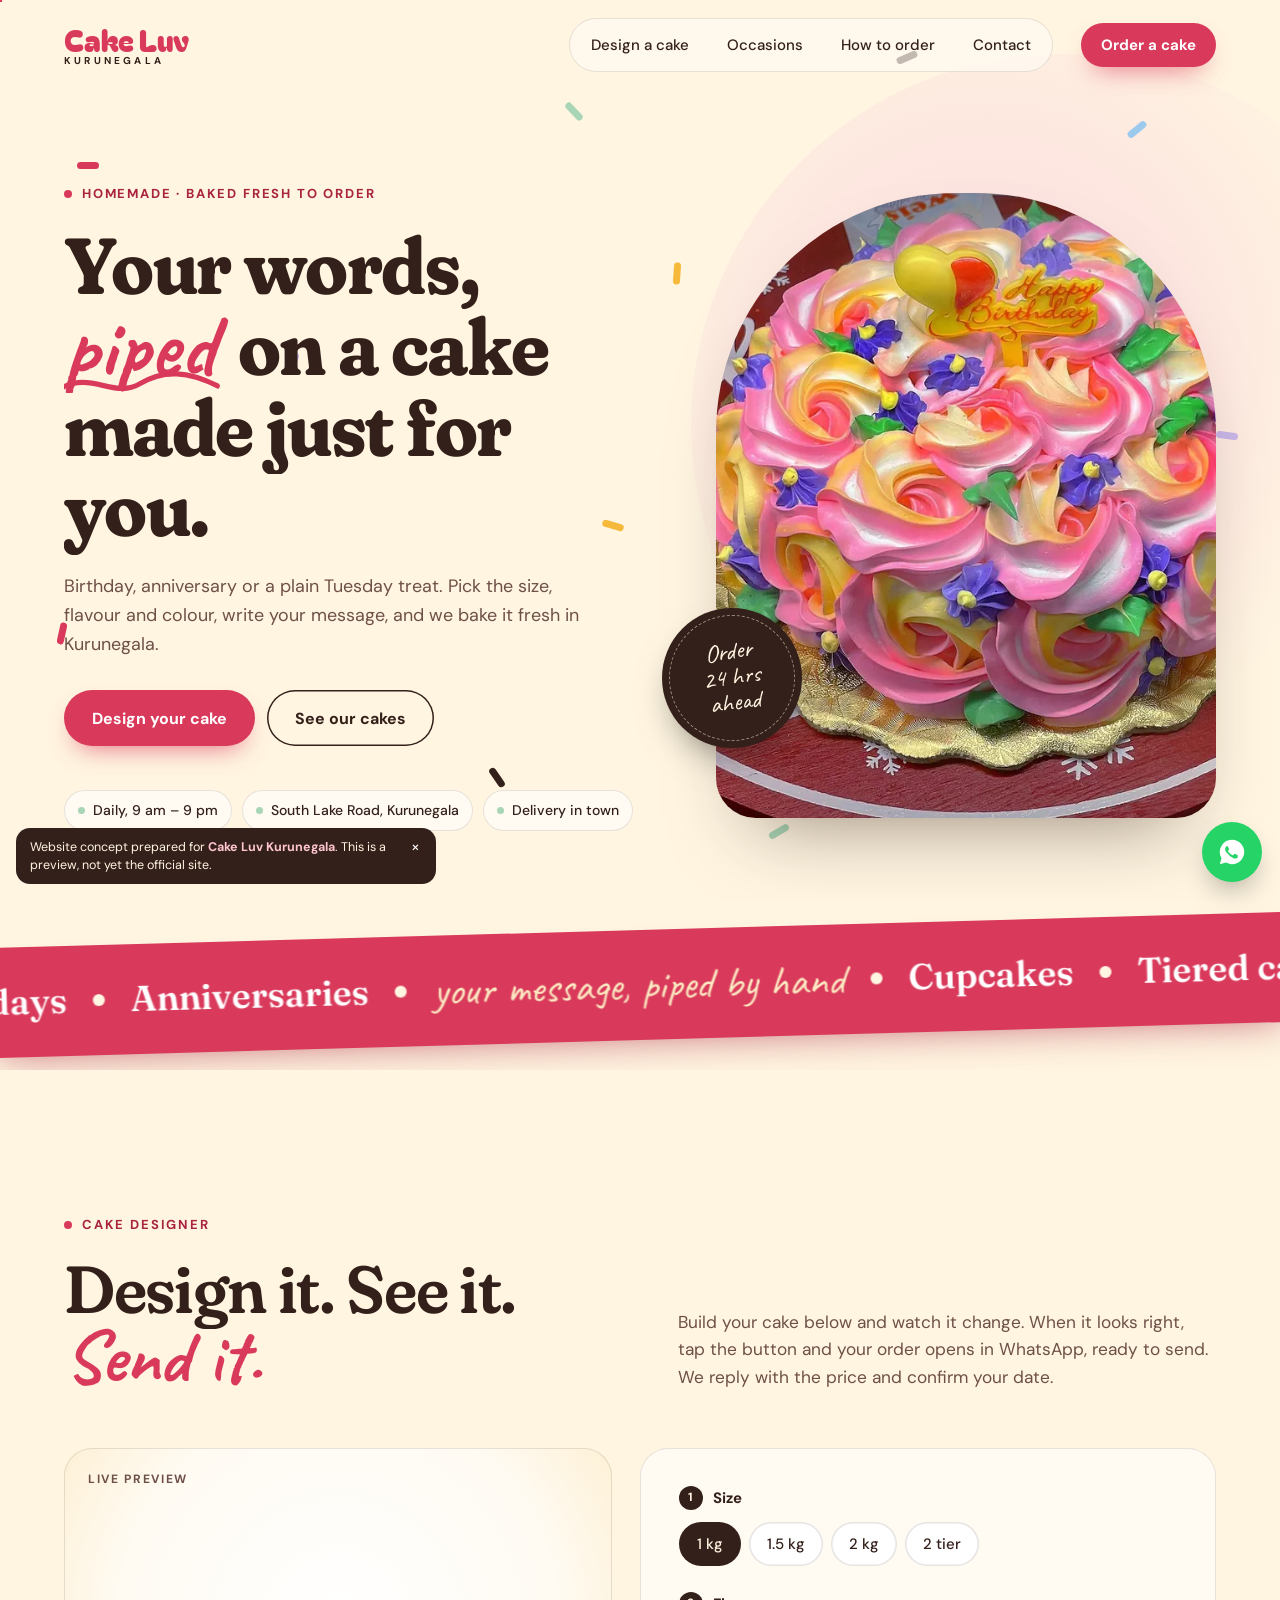
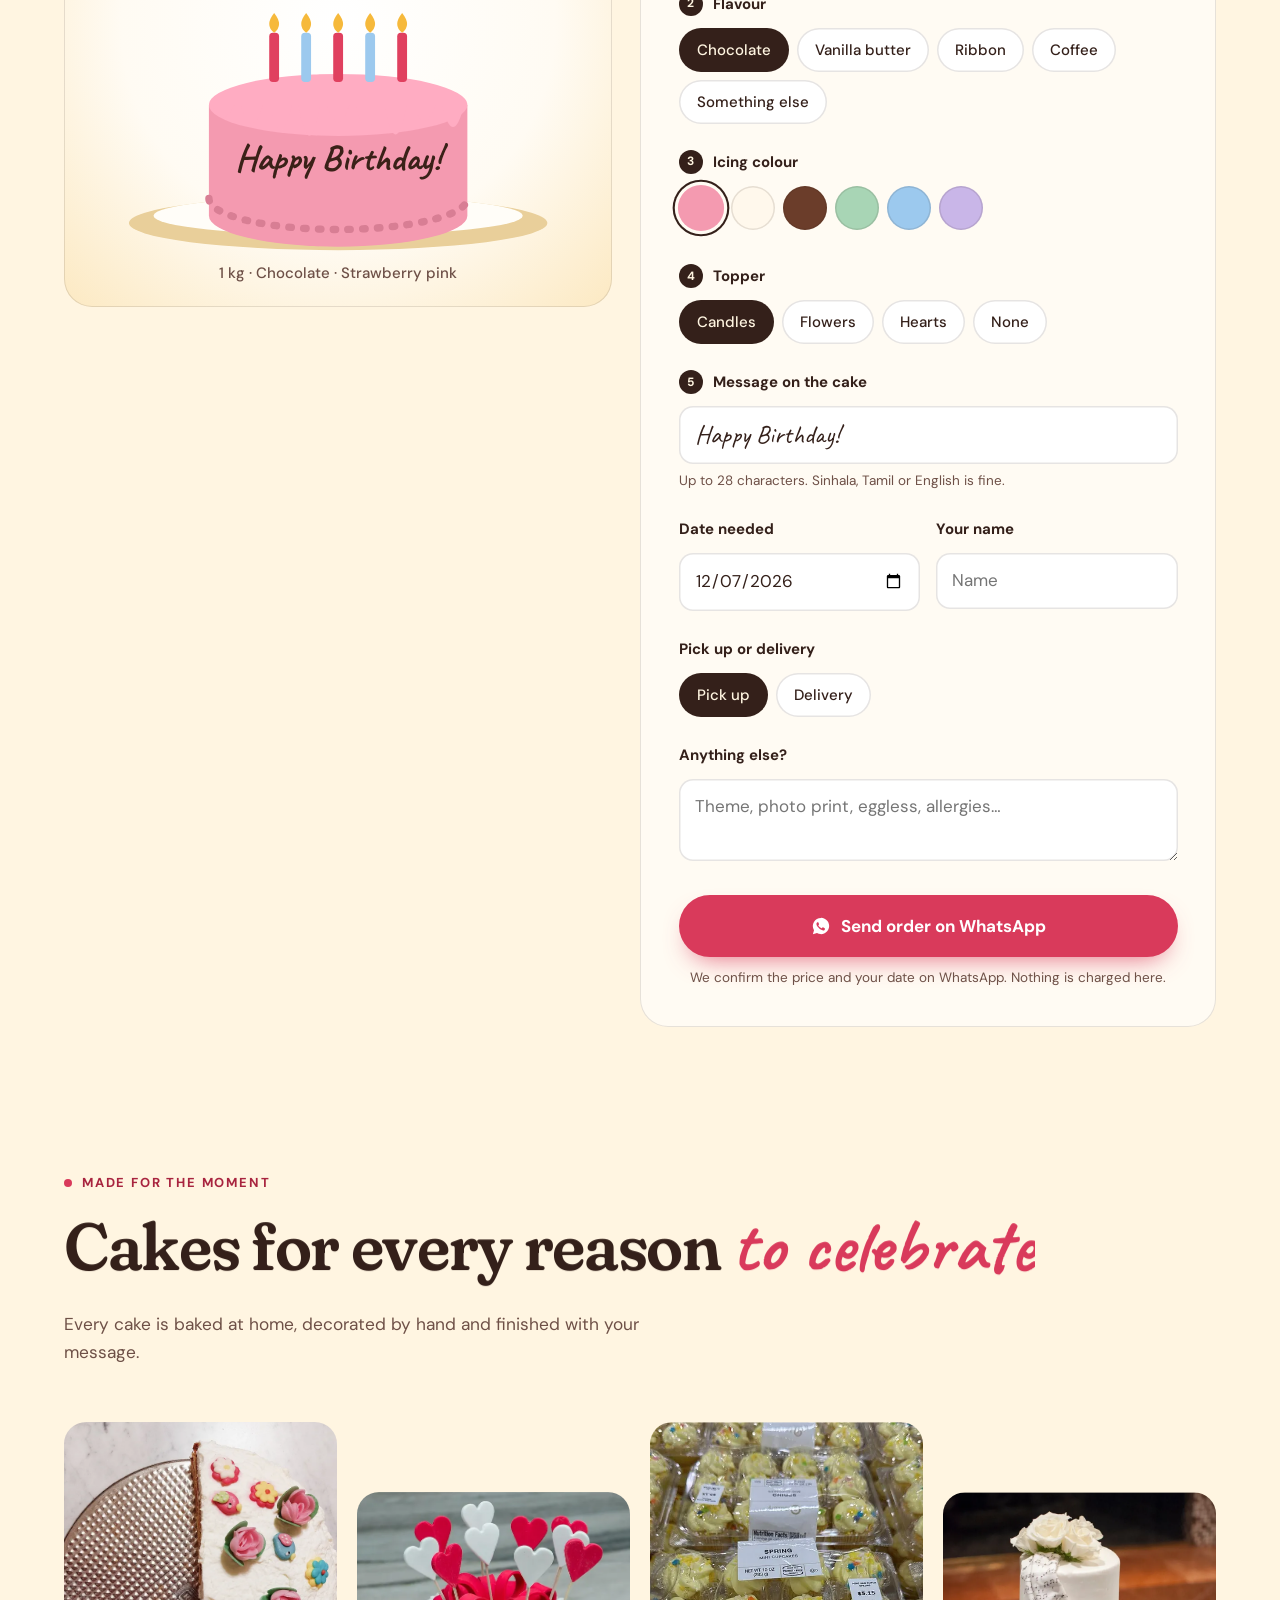
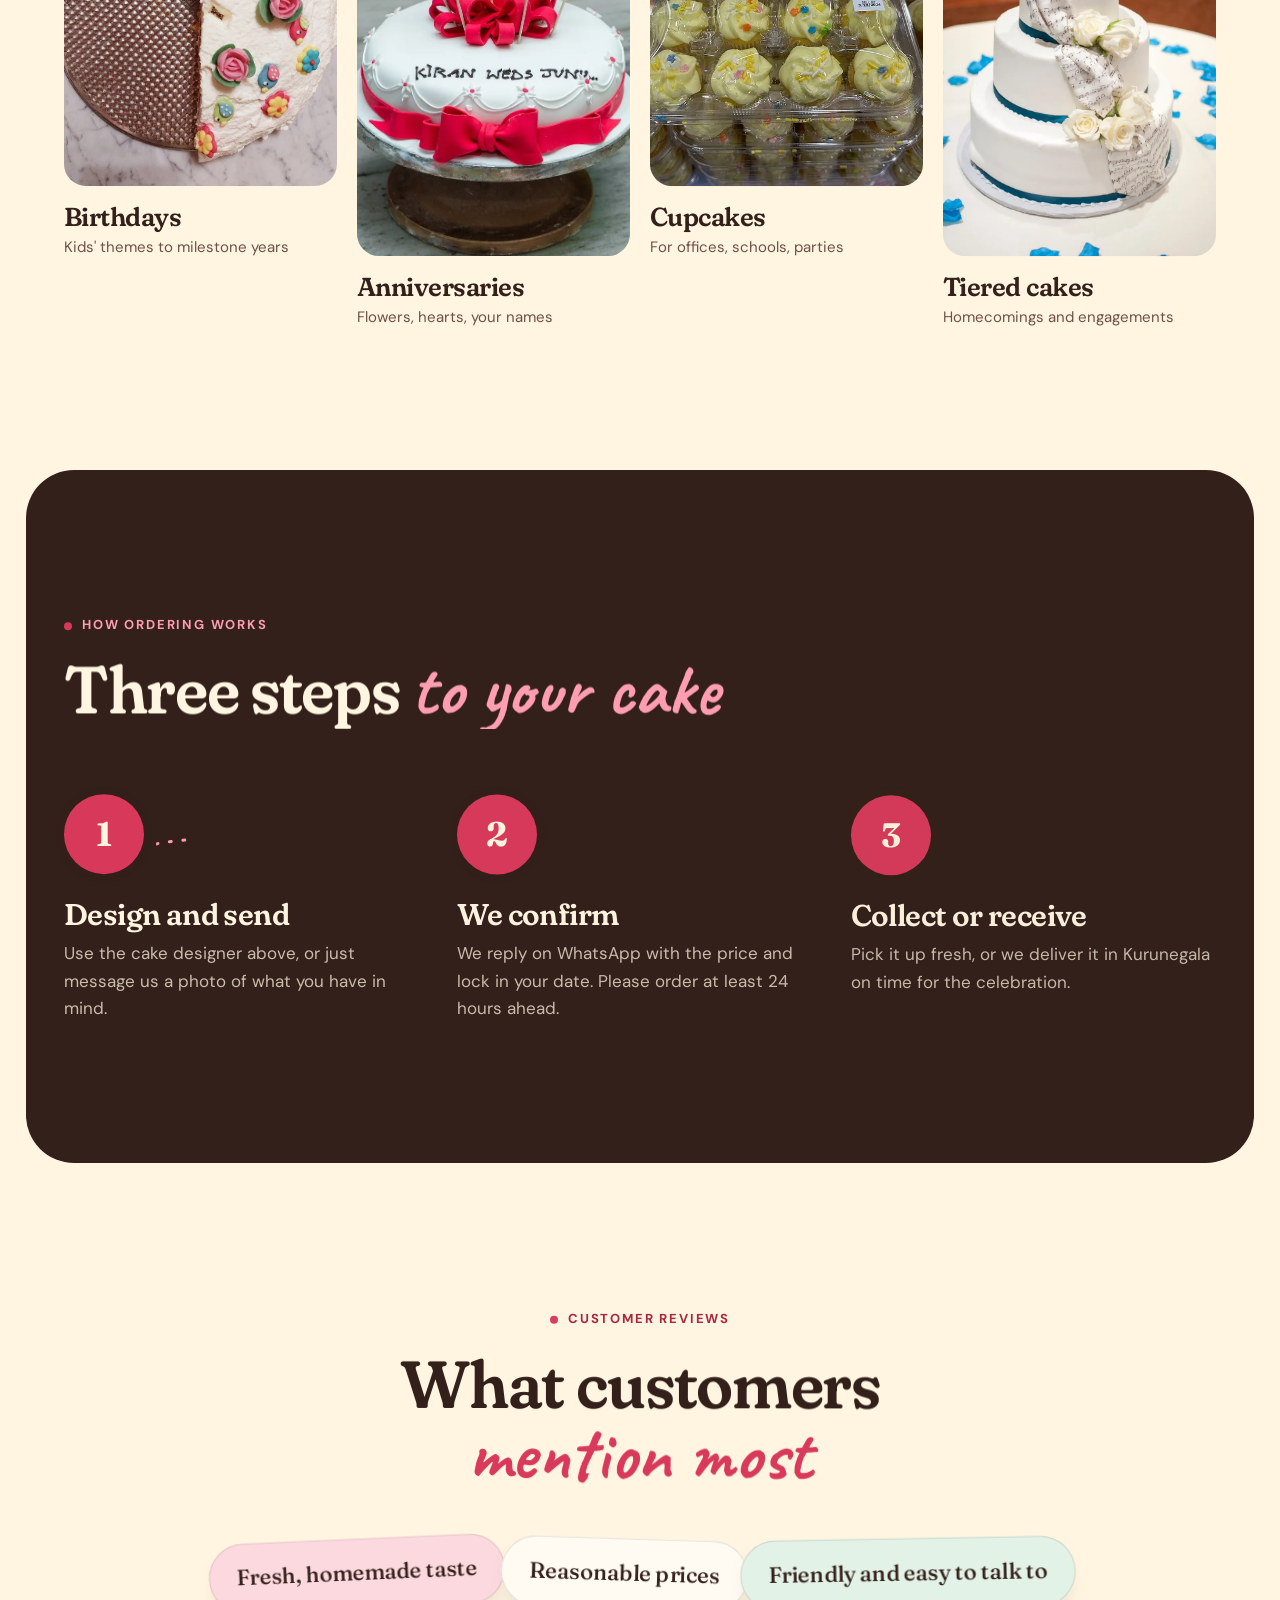
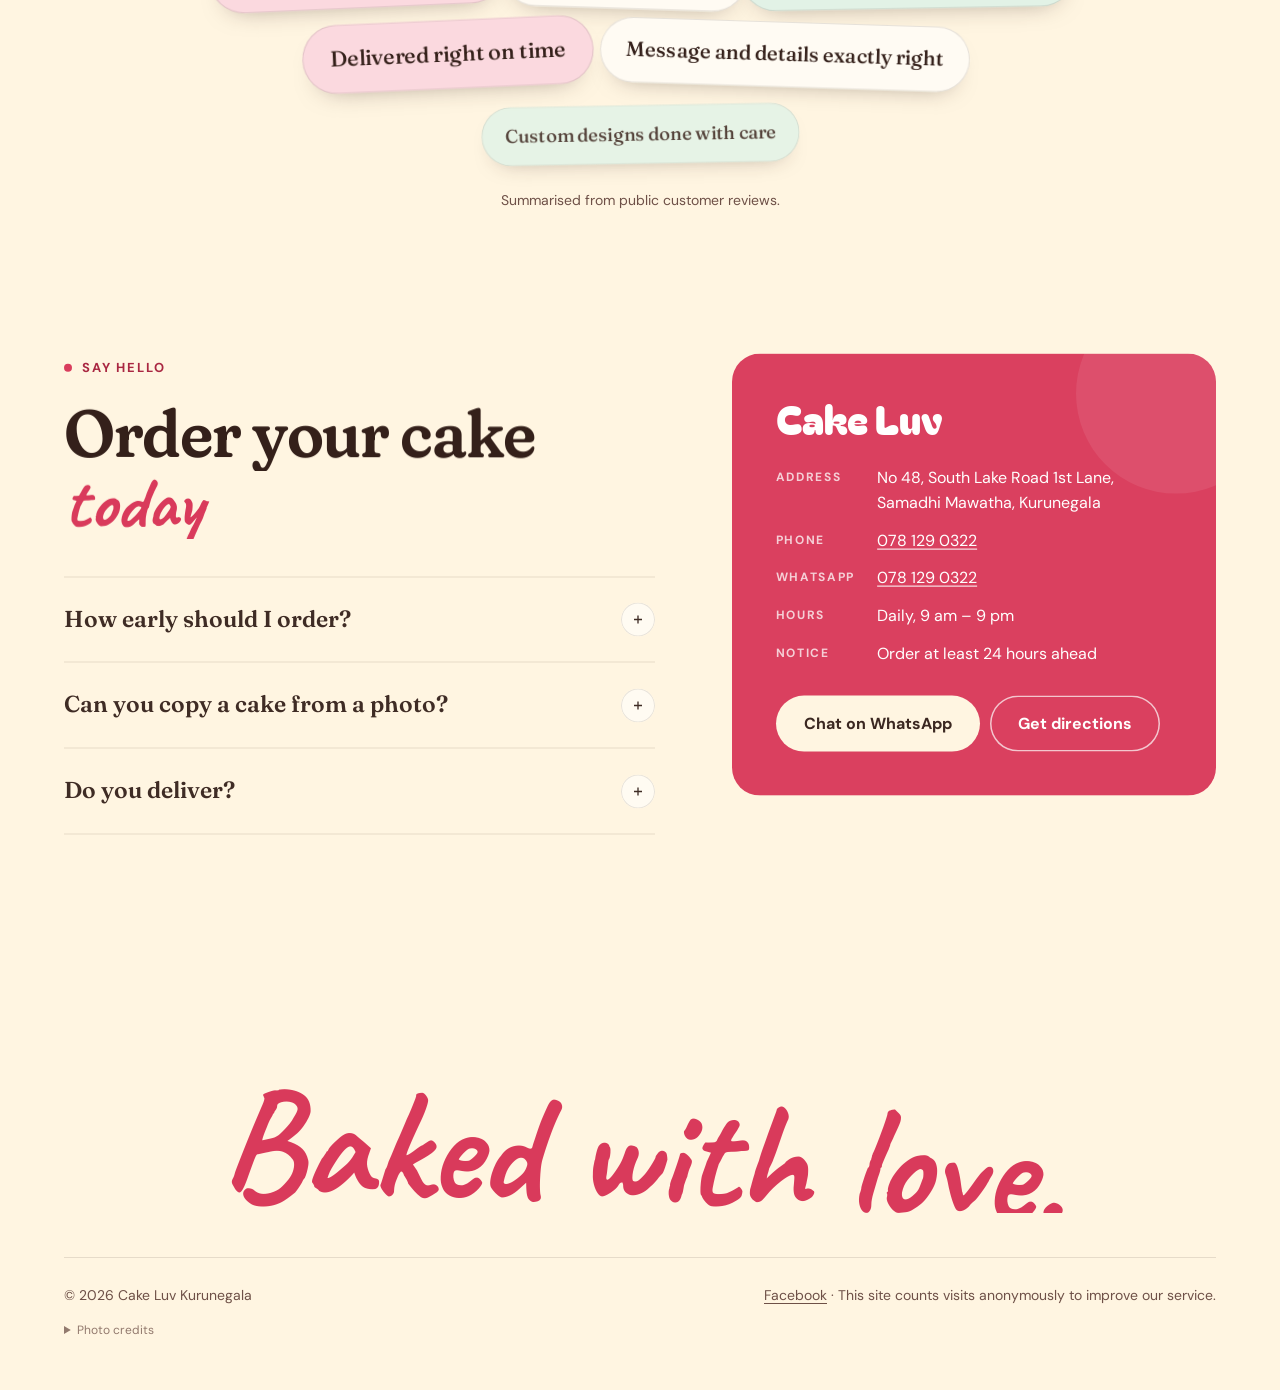
==== cake-luv/index.html @ 4516056c "Update website previews" ====
<!doctype html>
<html lang="en">
<head>
<meta charset="utf-8">
<meta name="viewport" content="width=device-width, initial-scale=1">
<title>Cake Luv Kurunegala | Homemade Custom Birthday Cakes, Delivered</title>
<meta name="description" content="Homemade custom cakes in Kurunegala. Birthday, anniversary and tiered cakes with your message, baked fresh to order. Design your cake online and order on WhatsApp: 078 129 0322.">
<link rel="canonical" href="https://jali-rk.github.io/previews/cake-luv/">
<meta name="robots" content="noindex,nofollow">
<meta name="theme-color" content="#E0405F">
<meta name="geo.region" content="LK-61">
<meta name="geo.placename" content="Kurunegala">
<meta property="og:type" content="website">
<meta property="og:site_name" content="Cake Luv Kurunegala">
<meta property="og:url" content="https://jali-rk.github.io/previews/cake-luv/">
<meta property="og:title" content="Cake Luv Kurunegala | Homemade custom cakes">
<meta property="og:description" content="Design your cake, add your message, order on WhatsApp. Baked fresh in Kurunegala.">
<meta property="og:image" content="https://jali-rk.github.io/previews/cake-luv/images/og.jpg">
<meta property="og:locale" content="en_LK">
<meta name="twitter:card" content="summary_large_image">
<link rel="icon" href="favicon.svg" type="image/svg+xml">
<link rel="preload" as="image" href="images/c1.webp" type="image/webp">
<script type="application/ld+json">
{
  "@context":"https://schema.org",
  "@type":"Bakery",
  "name":"Cake Luv Kurunegala",
  "description":"Homemade custom cakes baked fresh to order in Kurunegala: birthday, anniversary, cupcakes and tiered cakes with personalised messages.",
  "url":"https://jali-rk.github.io/previews/cake-luv/",
  "image":"https://jali-rk.github.io/previews/cake-luv/images/og.jpg",
  "telephone":"+94781290322",
  "address":{"@type":"PostalAddress","streetAddress":"No 48, South Lake Road 1st Lane, Samadhi Mawatha","addressLocality":"Kurunegala","postalCode":"60000","addressRegion":"North Western Province","addressCountry":"LK"},
  "openingHoursSpecification":[{"@type":"OpeningHoursSpecification","dayOfWeek":["Monday","Tuesday","Wednesday","Thursday","Friday","Saturday","Sunday"],"opens":"09:00","closes":"21:00"}],
  "areaServed":"Kurunegala",
  "servesCuisine":"Cakes",
  "acceptsReservations":"False",
  "sameAs":["https://www.facebook.com/p/Cake-Luv-Kurunegala-100063694143093/"]
}
</script>
<script>window.SITE_ANALYTICS={ga4:"G-XXXXXXXXXX",umami:{id:"",src:"https://cloud.umami.is/script.js"},cfBeacon:""};</script>
<script src="assets/analytics.js" defer></script>
<script>document.documentElement.classList.add("m");window.MQ=[];window.onMotion=function(f){MQ.push(f)};setTimeout(function(){if(!window.MOTION_READY)document.documentElement.classList.add("m-off")},4000)</script>
<link rel="stylesheet" href="assets/motion.css">
<script src="assets/vendor/gsap.min.js" defer></script>
<script src="assets/vendor/ScrollTrigger.min.js" defer></script>
<script src="assets/vendor/SplitText.min.js" defer></script>
<script src="assets/vendor/lenis.min.js" defer></script>
<script src="assets/motion.js" defer></script>
<link rel="preconnect" href="https://fonts.googleapis.com">
<link rel="preconnect" href="https://fonts.gstatic.com" crossorigin>
<link href="https://fonts.googleapis.com/css2?family=Bagel+Fat+One&family=Caveat:wght@600;700&family=DM+Sans:opsz,wght@9..40,400;9..40,500;9..40,700&family=Fraunces:opsz,wght,SOFT@9..144,500..700,0..100&display=swap" rel="stylesheet">
<style>
:root{
  --butter:#FFF5E1; --butter-2:#FCE9C2; --cream:#FFFBF3; --berry:#D93A5B; --berry-deep:#A8243F; --blush:#FBD9DF;
  --choc:#34201A; --choc-soft:#6E5047; --pista:#A8D5B5; --line:rgba(52,32,26,.12);
  --display:"Fraunces",Georgia,serif; --logo:"Bagel Fat One",system-ui,sans-serif; --body:"DM Sans",system-ui,sans-serif; --script:"Caveat",cursive;
  --wrap:min(1220px,90vw); --r:28px; --ease:cubic-bezier(.2,.7,.2,1);
}
*{box-sizing:border-box;margin:0;padding:0}
body{font-family:var(--body);color:var(--choc);background:var(--butter);line-height:1.6;font-size:17px;-webkit-font-smoothing:antialiased;overflow-x:clip}
img{max-width:100%;display:block}
a{color:inherit;text-decoration:none}
button,input,select,textarea{font:inherit;color:inherit}
button{background:none;border:0;cursor:pointer}
:focus-visible{outline:3px solid var(--berry);outline-offset:3px;border-radius:8px}
.wrap{width:var(--wrap);margin-inline:auto}
h1,h2,h3{font-family:var(--display);font-variation-settings:"SOFT" 100;font-weight:600;line-height:1.02;letter-spacing:-.02em}
h2{font-size:clamp(40px,5.2vw,74px)}
h2 em,h1 em{font-family:var(--script);font-style:normal;font-weight:700;color:var(--berry);letter-spacing:0;font-size:1.12em;line-height:.8}
.eyebrow{display:inline-flex;align-items:center;gap:10px;font-size:13px;font-weight:700;letter-spacing:.14em;text-transform:uppercase;color:var(--berry-deep);margin-bottom:20px}
.eyebrow::before{content:"";width:8px;height:8px;border-radius:50%;background:var(--berry)}
.sub{font-size:clamp(17px,1.35vw,19px);color:var(--choc-soft);max-width:52ch}
.pad{padding:clamp(96px,11vw,150px) 0}

.btn{display:inline-flex;align-items:center;justify-content:center;gap:10px;height:56px;padding:0 28px;border-radius:999px;background:var(--berry);color:#fff;font-weight:700;font-size:16px;transition:background .3s,transform .3s var(--ease),box-shadow .3s;box-shadow:0 12px 26px -12px rgba(217,58,91,.8)}
.btn:hover{background:var(--berry-deep)}
.btn.ghost{background:transparent;color:var(--choc);box-shadow:inset 0 0 0 1.5px var(--choc)}
.btn.ghost:hover{background:var(--choc);color:var(--butter)}
.btn.sm{height:44px;padding:0 20px;font-size:15px}

.concept{position:fixed;left:16px;bottom:16px;z-index:150;max-width:min(420px,calc(100vw - 120px));background:var(--choc);color:var(--butter);font-size:12.5px;line-height:1.45;padding:10px 38px 10px 14px;border-radius:14px}
.concept strong{color:#FFC6D2}
.concept button{position:absolute;right:8px;top:6px;width:26px;height:26px;color:#fff;font-size:16px}
.progress{background:var(--berry)}

/* header */
.hdr{position:fixed;inset:0 0 auto;z-index:100;padding:18px 0}
.hdr.is-scrolled{background:rgba(255,245,225,.86);backdrop-filter:blur(14px);padding:10px 0;box-shadow:0 1px 0 var(--line)}
.hdr-in{width:var(--wrap);margin-inline:auto;display:flex;align-items:center;gap:28px}
.logo{font-family:var(--logo);font-size:30px;color:var(--berry);line-height:.9;margin-right:auto}
.logo small{display:block;font-family:var(--body);font-weight:700;font-size:10px;letter-spacing:.32em;text-transform:uppercase;color:var(--choc);margin-top:3px}
.nav{display:flex;gap:6px;background:rgba(255,251,243,.7);padding:6px;border-radius:999px;box-shadow:inset 0 0 0 1px var(--line)}
.nav a{padding:9px 16px;border-radius:999px;font-weight:500;font-size:15px;transition:background .3s,color .3s}
.nav a:hover{background:var(--choc);color:var(--butter)}
.burger{display:none;width:48px;height:48px;border-radius:50%;background:var(--choc);color:var(--butter);position:relative}
.burger span{position:absolute;left:15px;right:15px;height:2px;border-radius:2px;background:currentColor;transition:transform .4s var(--ease),top .4s var(--ease)}
.burger span:first-child{top:19px}.burger span:last-child{top:27px}
.menu-open .burger span:first-child{top:23px;transform:rotate(45deg)}
.menu-open .burger span:last-child{top:23px;transform:rotate(-45deg)}
.menu-panel{position:fixed;inset:0;z-index:90;background:var(--berry);color:#fff;padding:120px 8vw 48px;display:flex;flex-direction:column;gap:4px;visibility:hidden;clip-path:circle(0% at calc(100% - 46px) 42px);transition:clip-path .7s var(--ease),visibility .7s}
.menu-open .menu-panel{visibility:visible;clip-path:circle(150% at calc(100% - 46px) 42px)}
.menu-panel a{font-family:var(--display);font-weight:600;font-size:clamp(40px,11vw,60px);line-height:1.15}
.menu-panel .btn{font-family:var(--body);font-size:16px;margin-top:28px;align-self:flex-start;background:var(--butter);color:var(--choc);box-shadow:none}
.menu-panel p{margin-top:auto;font-family:var(--script);font-size:26px}

/* hero */
.hero{position:relative;padding:150px 0 40px;min-height:100svh;display:flex;flex-direction:column;justify-content:center;overflow:hidden}
.hero .grid{display:grid;grid-template-columns:1.05fr .95fr;gap:5vw;align-items:center}
.hero h1{font-size:clamp(48px,min(6.2vw,10.5vh),98px);font-weight:700}
.hero h1 .swash{position:relative;display:inline-block;margin-right:.12em}
.hero h1 .swash svg{position:absolute;left:-4%;bottom:-.16em;width:108%;height:.4em;overflow:visible}
.lead{font-size:clamp(17px,1.4vw,20px);color:var(--choc-soft);max-width:44ch;margin:24px 0 32px}
.cta{display:flex;gap:12px;flex-wrap:wrap}
.chips-info{display:flex;flex-wrap:wrap;gap:10px;margin-top:44px}
.chips-info span{display:inline-flex;align-items:center;gap:8px;padding:9px 14px;border-radius:999px;background:var(--cream);box-shadow:inset 0 0 0 1px var(--line);font-size:14px;font-weight:500}
.chips-info i{width:7px;height:7px;border-radius:50%;background:var(--pista)}
.hero-photo{position:relative;justify-self:end;width:min(500px,100%)}
.hero-photo .frame{aspect-ratio:4/5;border-radius:240px 240px 40px 40px;overflow:hidden;box-shadow:0 40px 80px -40px rgba(52,32,26,.55)}
.hero-photo .frame img{width:100%;height:100%;object-fit:cover}
.sticker{position:absolute;left:-54px;bottom:70px;width:140px;height:140px;border-radius:50%;background:var(--choc);color:var(--butter);display:grid;place-items:center;text-align:center;font-family:var(--script);font-size:25px;line-height:1.02;box-shadow:0 18px 40px -18px rgba(0,0,0,.6)}
.sticker span{transform:rotate(-8deg)}
.sticker::before{content:"";position:absolute;inset:7px;border-radius:50%;border:1.5px dashed rgba(255,245,225,.5);animation:spin 20s linear infinite}
@keyframes spin{to{transform:rotate(360deg)}}
.flame{transform-box:fill-box;transform-origin:50% 100%;animation:flick .8s ease-in-out infinite alternate}
@keyframes flick{to{transform:scaleY(1.18) scaleX(.9)}}
.sprinkle{position:absolute;width:22px;height:7px;border-radius:6px;pointer-events:none}
.blob{position:absolute;right:-12vw;top:6vh;width:58vw;height:58vw;max-width:820px;max-height:820px;border-radius:50%;background:radial-gradient(circle at 40% 40%,var(--blush),rgba(251,217,223,0) 66%);z-index:-1}

/* marquee */
.band-wrap{overflow:hidden;padding:40px 0 30px;margin-top:-10px}
.band{background:var(--berry);color:#fff;padding:20px 0;transform:rotate(-1.6deg);margin:0 -2vw;box-shadow:0 20px 40px -24px rgba(168,36,63,.7)}
.band .marquee-track span{font-family:var(--display);font-weight:600;font-size:clamp(24px,2.8vw,38px);padding:0 26px}
.band .marquee-track em{font-family:var(--script);font-style:normal;font-size:clamp(30px,3.4vw,46px);color:var(--butter-2);padding:0 26px}
.band .marquee-track i{width:12px;height:12px;border-radius:50%;background:var(--butter);flex:none}

/* designer */
.design-head{display:grid;grid-template-columns:1fr 1fr;gap:6vw;align-items:end;margin-bottom:56px}
.builder{display:grid;grid-template-columns:1fr 1.05fr;gap:28px;align-items:start}
.stage{position:sticky;top:96px;background:radial-gradient(circle at 50% 38%,#fff 0%,var(--cream) 55%,var(--butter-2) 100%);border-radius:var(--r);padding:28px 28px 22px;box-shadow:inset 0 0 0 1px var(--line);overflow:hidden}
.stage::before{content:"Live preview";position:absolute;top:22px;left:24px;font-size:12px;font-weight:700;letter-spacing:.14em;text-transform:uppercase;color:var(--choc-soft);display:flex;gap:8px;align-items:center}
.stage svg{width:100%;height:auto;display:block}
.price-note{text-align:center;font-weight:500;color:var(--choc-soft);font-size:15px;margin-top:4px}
#orderForm{background:var(--cream);border-radius:var(--r);padding:clamp(24px,3vw,40px);box-shadow:inset 0 0 0 1px var(--line);display:grid;gap:26px}
fieldset{border:0}
legend,.field label{display:flex;align-items:center;gap:10px;font-weight:700;font-size:15px;margin-bottom:12px}
legend b{display:inline-grid;place-items:center;width:24px;height:24px;border-radius:50%;background:var(--choc);color:var(--butter);font-size:12px}
.chips{display:flex;flex-wrap:wrap;gap:8px}
.chips input{position:absolute;opacity:0;pointer-events:none}
.chips span{display:inline-flex;align-items:center;height:44px;padding:0 18px;border-radius:999px;box-shadow:inset 0 0 0 1.5px var(--line);font-weight:500;font-size:15px;cursor:pointer;transition:background .25s,color .25s,box-shadow .25s,transform .25s var(--ease);background:#fff}
.chips label:hover span{box-shadow:inset 0 0 0 1.5px var(--choc)}
.chips input:checked+span{background:var(--choc);color:var(--butter);box-shadow:none}
.chips input:focus-visible+span{outline:3px solid var(--berry);outline-offset:2px}
.swatches span{width:44px;padding:0;border-radius:50%;box-shadow:inset 0 0 0 1.5px var(--line)}
.swatches input:checked+span{background:var(--sw)!important;box-shadow:0 0 0 3px var(--cream),0 0 0 5px var(--choc);transform:scale(1.05)}
.field input,.field textarea{width:100%;background:#fff;border:0;box-shadow:inset 0 0 0 1.5px var(--line);border-radius:14px;padding:14px 16px;transition:box-shadow .25s}
.field input:focus,.field textarea:focus{outline:none;box-shadow:inset 0 0 0 2px var(--berry)}
#message{font-family:var(--script);font-size:26px;padding:8px 16px}
.hint{display:block;font-size:13.5px;color:var(--choc-soft);margin-top:6px}
.row2{display:grid;grid-template-columns:1fr 1fr;gap:16px}
#send{width:100%;height:62px;font-size:17px}

/* occasions */
.occ-head{display:flex;justify-content:space-between;align-items:end;gap:30px;flex-wrap:wrap;margin-bottom:56px}
.occasions{display:grid;grid-template-columns:repeat(4,1fr);gap:20px}
.occ{position:relative}
.occ:nth-child(even){margin-top:70px}
.occ .frame{aspect-ratio:3/4;border-radius:22px;overflow:hidden}
.occ .frame img{width:100%;height:100%;object-fit:cover;transition:transform 1s var(--ease)}
.occ:hover .frame img{transform:scale(1.06)}
.occ h3{font-size:26px;margin-top:18px}
.occ p{color:var(--choc-soft);font-size:15px;margin-top:4px}

/* how */
.how{background:var(--choc);color:var(--butter);border-radius:48px;margin:0 2vw}
.how h2 em{color:#FF9DB3}
.steps{display:grid;grid-template-columns:repeat(3,1fr);gap:28px;margin-top:70px;position:relative}
.piping{position:absolute;left:8%;right:8%;top:40px;height:20px;width:84%;overflow:visible}
.step{position:relative;padding-top:0}
.step .num{width:80px;height:80px;border-radius:50%;background:var(--berry);display:grid;place-items:center;font-family:var(--display);font-weight:700;font-size:34px;margin-bottom:26px;position:relative;z-index:1;box-shadow:0 0 0 8px var(--choc)}
.step h3{font-size:30px;margin-bottom:10px}
.step p{color:rgba(255,245,225,.74);max-width:32ch}

/* praise */
.praise{text-align:center}
.praise h2{max-width:16ch;margin:0 auto}
.praise ul{list-style:none;display:flex;flex-wrap:wrap;justify-content:center;gap:16px;margin:56px auto 22px;max-width:920px}
.praise li{padding:16px 26px;border-radius:999px;background:var(--cream);box-shadow:inset 0 0 0 1px var(--line),0 12px 24px -18px rgba(52,32,26,.5);font-family:var(--display);font-weight:500;font-size:clamp(18px,1.6vw,22px)}
.praise li:nth-child(3n+1){transform:rotate(-2.5deg);background:var(--blush)}
.praise li:nth-child(3n+2){transform:rotate(1.8deg)}
.praise li:nth-child(3n){transform:rotate(-1deg);background:#E2F2E6}
.src{color:var(--choc-soft);font-size:14px}

/* contact */
.contact{display:grid;grid-template-columns:1.1fr .9fr;gap:clamp(40px,6vw,90px);align-items:start}
.faq{margin-top:40px;border-top:1px solid var(--line)}
.faq details{border-bottom:1px solid var(--line)}
.faq summary{list-style:none;cursor:pointer;display:flex;justify-content:space-between;align-items:center;gap:20px;padding:24px 0;font-family:var(--display);font-weight:600;font-size:clamp(20px,1.8vw,24px)}
.faq summary::-webkit-details-marker{display:none}
.faq summary::after{content:"";width:34px;height:34px;flex:none;border-radius:50%;background:var(--cream) url("data:image/svg+xml,%3Csvg xmlns='http://www.w3.org/2000/svg' viewBox='0 0 24 24'%3E%3Cpath d='M12 6v12M6 12h12' stroke='%2334201A' stroke-width='2'/%3E%3C/svg%3E") center/16px no-repeat;box-shadow:inset 0 0 0 1px var(--line);transition:transform .4s var(--ease)}
.faq details[open] summary::after{transform:rotate(45deg)}
.faq p{padding:0 0 24px;color:var(--choc-soft);max-width:56ch}
.card{background:var(--berry);color:#fff;border-radius:var(--r);padding:clamp(28px,3.4vw,44px);position:relative;overflow:hidden}
.card::after{content:"";position:absolute;right:-60px;top:-60px;width:200px;height:200px;border-radius:50%;background:rgba(255,255,255,.08)}
.card h3{font-family:var(--logo);font-weight:400;font-size:40px;letter-spacing:0}
.card dl{display:grid;grid-template-columns:auto 1fr;gap:12px 22px;margin:26px 0 30px;font-size:16px}
.card dt{font-size:12px;font-weight:700;letter-spacing:.14em;text-transform:uppercase;opacity:.75;padding-top:3px}
.card dd a{text-decoration:underline;text-underline-offset:3px}
.card .btn{background:var(--butter);color:var(--choc);box-shadow:none}
.card .btn:hover{background:#fff}
.card .btn.ghost{background:transparent;color:#fff;box-shadow:inset 0 0 0 1.5px rgba(255,255,255,.7)}

footer{padding:90px 0 50px;font-size:14px;color:var(--choc-soft)}
footer .big{font-family:var(--script);font-weight:700;color:var(--berry);font-size:clamp(64px,12vw,190px);line-height:.9;text-align:center;margin-bottom:56px}
footer .row{display:flex;flex-wrap:wrap;gap:14px 32px;justify-content:space-between;border-top:1px solid var(--line);padding-top:26px}
footer a{text-decoration:underline;text-underline-offset:3px}

.wa-float{position:fixed;right:18px;bottom:18px;z-index:140;width:60px;height:60px;border-radius:50%;background:#25D366;display:grid;place-items:center;box-shadow:0 14px 30px -10px rgba(0,0,0,.4);transition:transform .3s var(--ease)}
.wa-float:hover{transform:scale(1.08) rotate(-6deg)}
.wa-float svg{width:30px;height:30px;fill:#fff}

@media (max-width:959px){
  .hdr .nav,.hdr .btn{display:none}
  .burger{display:block}
  .hero{padding-top:120px}
  .hero .grid,.design-head,.builder,.contact{grid-template-columns:1fr}
  .hero-photo{justify-self:center;width:min(420px,88%);margin-top:20px}
  .sticker{left:-26px;width:116px;height:116px;font-size:21px}
  .stage{position:relative;top:0}
  .occasions{grid-template-columns:1fr 1fr}
  .occ:nth-child(even){margin-top:40px}
  .steps{grid-template-columns:1fr;gap:44px}
  .piping{display:none}
  .how{border-radius:32px;margin:0 3vw}
}
@media (max-width:520px){ .row2{grid-template-columns:1fr} .logo{font-size:26px} }
@media (prefers-reduced-motion:reduce){ .sticker::before,.flame{animation:none} .menu-panel{transition:none} }
</style>
</head>
<body>
<div class="concept" id="concept">Website concept prepared for <strong>Cake Luv Kurunegala</strong>. This is a preview, not yet the official site. <button aria-label="Hide notice" onclick="this.parentElement.remove()">×</button></div>
<div class="progress" data-progress></div>

<header class="hdr" data-header>
  <div class="hdr-in">
    <a class="logo" href="#top">Cake Luv<small>Kurunegala</small></a>
    <nav class="nav" aria-label="Main"><a href="#design">Design a cake</a><a href="#occasions">Occasions</a><a href="#how">How to order</a><a href="#contact">Contact</a></nav>
    <a class="btn sm" href="#design" data-magnetic>Order a cake</a>
    <button class="burger" data-menu-toggle aria-expanded="false" aria-controls="menu-panel" aria-label="Open menu"><span></span><span></span></button>
  </div>
</header>
<nav class="menu-panel" id="menu-panel" data-menu aria-label="Mobile">
  <a href="#design">Design a cake</a><a href="#occasions">Occasions</a><a href="#how">How to order</a><a href="#contact">Contact</a>
  <a class="btn" href="tel:+94781290322">Call 078 129 0322</a>
  <p data-menu-item>Baked fresh in Kurunegala</p>
</nav>

<main id="top">
  <section class="hero">
    <div class="blob" aria-hidden="true"></div>
    <div class="sprinkles" aria-hidden="true"></div>
    <div class="wrap grid">
      <div>
        <p class="eyebrow" data-reveal="up" data-delay=".15">Homemade · Baked fresh to order</p>
        <h1 data-split="lines" data-delay=".25">Your words, <span class="swash"><em>piped</em><svg viewBox="0 0 200 30" preserveAspectRatio="none" aria-hidden="true"><path class="swash-path" d="M4 20 C40 4, 70 30, 100 16 S160 4, 196 18" fill="none" stroke="#D93A5B" stroke-width="5" stroke-linecap="round"/></svg></span> on a cake made just for you.</h1>
        <p class="lead" data-reveal="up" data-delay=".7">Birthday, anniversary or a plain Tuesday treat. Pick the size, flavour and colour, write your message, and we bake it fresh in Kurunegala.</p>
        <div class="cta" data-reveal="up" data-delay=".85">
          <a class="btn" href="#design" data-magnetic>Design your cake</a>
          <a class="btn ghost" href="#occasions">See our cakes</a>
        </div>
        <div class="chips-info" data-reveal-group data-delay="1">
          <span><i></i>Daily, 9 am – 9 pm</span><span><i></i>South Lake Road, Kurunegala</span><span><i></i>Delivery in town</span>
        </div>
      </div>
      <div class="hero-photo">
        <div class="frame" data-reveal="image" data-delay=".2"><img src="images/c1.webp" alt="A decorated celebration cake" width="800" height="1000" fetchpriority="high"></div>
        <div class="sticker" data-reveal="scale" data-delay="1.1"><span>Order<br>24 hrs<br>ahead</span></div>
      </div>
    </div>
  </section>

  <div class="band-wrap"><div class="band" data-marquee data-speed="70" aria-hidden="true">
    <div class="marquee-track"><span>Birthdays</span><i></i><span>Anniversaries</span><i></i><em>your message, piped by hand</em><i></i><span>Cupcakes</span><i></i><span>Tiered cakes</span><i></i></div>
  </div></div>

  <section id="design" class="pad">
    <div class="wrap">
      <div class="design-head">
        <div><p class="eyebrow" data-reveal="up">Cake designer</p><h2 data-split="lines">Design it. See it. <em>Send it.</em></h2></div>
        <p class="sub" data-reveal="up">Build your cake below and watch it change. When it looks right, tap the button and your order opens in WhatsApp, ready to send. We reply with the price and confirm your date.</p>
      </div>
      <div class="builder">
        <div class="stage" aria-live="polite" data-reveal="up">
          <svg id="cakeSvg" viewBox="0 70 400 310" role="img" aria-label="Preview of your cake">
            <ellipse cx="200" cy="352" rx="170" ry="22" fill="#E9CF9A"/>
            <ellipse cx="200" cy="346" rx="150" ry="16" fill="#FFFDF8"/>
            <g id="tiers"></g>
            <text id="msg" x="200" y="0" text-anchor="middle" font-family="Caveat" font-weight="700" font-size="30" fill="#3A2118"></text>
            <g id="topper"></g>
          </svg>
          <p class="price-note" id="summary"></p>
        </div>
        <form id="orderForm" onsubmit="return false" data-reveal="up" data-delay=".1">
          <fieldset>
            <legend><b>1</b>Size</legend>
            <div class="chips" data-key="size">
              <label><input type="radio" name="size" value="1 kg" checked><span>1 kg</span></label>
              <label><input type="radio" name="size" value="1.5 kg"><span>1.5 kg</span></label>
              <label><input type="radio" name="size" value="2 kg"><span>2 kg</span></label>
              <label><input type="radio" name="size" value="2 tier"><span>2 tier</span></label>
            </div>
          </fieldset>
          <fieldset>
            <legend><b>2</b>Flavour</legend>
            <div class="chips">
              <label><input type="radio" name="flavour" value="Chocolate" checked><span>Chocolate</span></label>
              <label><input type="radio" name="flavour" value="Vanilla butter"><span>Vanilla butter</span></label>
              <label><input type="radio" name="flavour" value="Ribbon"><span>Ribbon</span></label>
              <label><input type="radio" name="flavour" value="Coffee"><span>Coffee</span></label>
              <label><input type="radio" name="flavour" value="Something else (I'll explain)"><span>Something else</span></label>
            </div>
          </fieldset>
          <fieldset>
            <legend><b>3</b>Icing colour</legend>
            <div class="chips swatches">
              <label><input type="radio" name="colour" value="Strawberry pink" data-hex="#F49AB0" checked><span style="--sw:#F49AB0;background:#F49AB0" title="Strawberry pink"></span></label>
              <label><input type="radio" name="colour" value="Cream white" data-hex="#FFF8EC"><span style="--sw:#FFF8EC;background:#FFF8EC" title="Cream white"></span></label>
              <label><input type="radio" name="colour" value="Chocolate" data-hex="#6B3D2A"><span style="--sw:#6B3D2A;background:#6B3D2A" title="Chocolate"></span></label>
              <label><input type="radio" name="colour" value="Pistachio" data-hex="#A8D5B5"><span style="--sw:#A8D5B5;background:#A8D5B5" title="Pistachio"></span></label>
              <label><input type="radio" name="colour" value="Sky blue" data-hex="#9CC9EE"><span style="--sw:#9CC9EE;background:#9CC9EE" title="Sky blue"></span></label>
              <label><input type="radio" name="colour" value="Lavender" data-hex="#C9B6E8"><span style="--sw:#C9B6E8;background:#C9B6E8" title="Lavender"></span></label>
            </div>
          </fieldset>
          <fieldset>
            <legend><b>4</b>Topper</legend>
            <div class="chips">
              <label><input type="radio" name="topper" value="Candles" checked><span>Candles</span></label>
              <label><input type="radio" name="topper" value="Fresh flowers"><span>Flowers</span></label>
              <label><input type="radio" name="topper" value="Hearts"><span>Hearts</span></label>
              <label><input type="radio" name="topper" value="None"><span>None</span></label>
            </div>
          </fieldset>
          <div class="field">
            <label for="message"><b style="display:inline-grid;place-items:center;width:24px;height:24px;border-radius:50%;background:var(--choc);color:var(--butter);font-size:12px">5</b>Message on the cake</label>
            <input id="message" maxlength="28" placeholder="Happy Birthday Amma" value="Happy Birthday!">
            <span class="hint">Up to 28 characters. Sinhala, Tamil or English is fine.</span>
          </div>
          <div class="row2">
            <div class="field">
              <label for="date">Date needed</label>
              <input id="date" type="date" required>
            </div>
            <div class="field">
              <label for="name">Your name</label>
              <input id="name" autocomplete="name" placeholder="Name">
            </div>
          </div>
          <fieldset>
            <legend>Pick up or delivery</legend>
            <div class="chips">
              <label><input type="radio" name="get" value="Pick up" checked><span>Pick up</span></label>
              <label><input type="radio" name="get" value="Delivery in Kurunegala"><span>Delivery</span></label>
            </div>
          </fieldset>
          <div class="field">
            <label for="notes">Anything else?</label>
            <textarea id="notes" rows="2" placeholder="Theme, photo print, eggless, allergies…"></textarea>
          </div>
          <div>
            <button class="btn" id="send" type="button">
              <svg width="20" height="20" viewBox="0 0 32 32" fill="#fff" aria-hidden="true"><path d="M16 3a13 13 0 0 0-11.2 19.6L3 29l6.6-1.7A13 13 0 1 0 16 3zm6.4 18.4c-.3.8-1.6 1.5-2.2 1.6-.6.1-1.3.1-2.1-.1a19 19 0 0 1-8.1-6.6c-.6-.9-1.3-2.2-1.3-3.6s.7-2.1 1-2.4c.3-.3.6-.4.8-.4h.6c.2 0 .5 0 .7.5l1 2.4c.1.2.1.4 0 .6l-.5.7-.4.5c-.1.2-.3.4-.1.7.2.4.9 1.5 2 2.4 1.4 1.2 2.5 1.6 2.9 1.8.3.1.5.1.7-.1l1-1.2c.2-.3.4-.3.7-.2l2.4 1.1c.3.2.5.2.6.4.1.2.1.9-.2 1.7z"/></svg>
              Send order on WhatsApp
            </button>
            <p class="hint" style="margin-top:10px;text-align:center">We confirm the price and your date on WhatsApp. Nothing is charged here.</p>
          </div>
        </form>
      </div>
    </div>
  </section>

  <section id="occasions" class="pad" style="padding-top:0">
    <div class="wrap">
      <div class="occ-head">
        <div><p class="eyebrow" data-reveal="up">Made for the moment</p><h2 data-split="lines">Cakes for every reason <em>to celebrate</em></h2></div>
        <p class="sub" data-reveal="up">Every cake is baked at home, decorated by hand and finished with your message.</p>
      </div>
      <div class="occasions">
        <article class="occ" data-reveal="up"><div class="frame"><img src="images/c2.webp" alt="Birthday cake with piped decorations" loading="lazy"></div><h3>Birthdays</h3><p>Kids' themes to milestone years</p></article>
        <article class="occ" data-reveal="up" data-delay=".08"><div class="frame"><img src="images/c3.webp" alt="Cake decorated with icing flowers" loading="lazy"></div><h3>Anniversaries</h3><p>Flowers, hearts, your names</p></article>
        <article class="occ" data-reveal="up" data-delay=".16"><div class="frame"><img src="images/c4.webp" alt="Cupcakes with frosting" loading="lazy"></div><h3>Cupcakes</h3><p>For offices, schools, parties</p></article>
        <article class="occ" data-reveal="up" data-delay=".24"><div class="frame"><img src="images/c5.webp" alt="Tiered celebration cake" loading="lazy"></div><h3>Tiered cakes</h3><p>Homecomings and engagements</p></article>
      </div>
    </div>
  </section>

  <section id="how" class="how pad">
    <div class="wrap">
      <p class="eyebrow" style="color:#FF9DB3" data-reveal="up">How ordering works</p>
      <h2 data-split="lines">Three steps <em>to your cake</em></h2>
      <div class="steps">
        <svg class="piping" viewBox="0 0 1000 20" preserveAspectRatio="none" aria-hidden="true"><path class="pipe" d="M0 10 C80 -6 160 26 250 10 S420 -6 500 10 S680 26 750 10 S920 -6 1000 10" fill="none" stroke="#FF9DB3" stroke-width="3" stroke-dasharray="2 12" stroke-linecap="round"/></svg>
        <div class="step" data-reveal="up"><div class="num">1</div><h3>Design and send</h3><p>Use the cake designer above, or just message us a photo of what you have in mind.</p></div>
        <div class="step" data-reveal="up" data-delay=".12"><div class="num">2</div><h3>We confirm</h3><p>We reply on WhatsApp with the price and lock in your date. Please order at least 24 hours ahead.</p></div>
        <div class="step" data-reveal="up" data-delay=".24"><div class="num">3</div><h3>Collect or receive</h3><p>Pick it up fresh, or we deliver it in Kurunegala on time for the celebration.</p></div>
      </div>
    </div>
  </section>

  <section class="pad">
    <div class="wrap praise">
      <p class="eyebrow" data-reveal="up">Customer reviews</p>
      <h2 data-split="lines">What customers <em>mention most</em></h2>
      <ul class="stickers">
        <li>Fresh, homemade taste</li>
        <li>Reasonable prices</li>
        <li>Friendly and easy to talk to</li>
        <li>Delivered right on time</li>
        <li>Message and details exactly right</li>
        <li>Custom designs done with care</li>
      </ul>
      <p class="src">Summarised from public customer reviews.</p>
    </div>
  </section>

  <section id="contact" class="pad" style="padding-top:0">
    <div class="wrap contact">
      <div>
        <p class="eyebrow" data-reveal="up">Say hello</p>
        <h2 data-split="lines">Order your cake <em>today</em></h2>
        <div class="faq" data-reveal="up">
          <details><summary>How early should I order?</summary><p>At least 24 hours before you need it. For tiered or themed cakes, a few days' notice helps.</p></details>
          <details><summary>Can you copy a cake from a photo?</summary><p>Yes. Send the photo on WhatsApp and we'll tell you what we can do and the price.</p></details>
          <details><summary>Do you deliver?</summary><p>Yes, within Kurunegala town. Ask us about delivery to nearby areas.</p></details>
        </div>
      </div>
      <div class="card" data-reveal="up" data-delay=".1">
        <h3>Cake Luv</h3>
        <dl>
          <dt>Address</dt><dd>No 48, South Lake Road 1st Lane,<br>Samadhi Mawatha, Kurunegala</dd>
          <dt>Phone</dt><dd><a href="tel:+94781290322">078 129 0322</a></dd>
          <dt>WhatsApp</dt><dd><a id="waText" href="#">078 129 0322</a></dd>
          <dt>Hours</dt><dd>Daily, 9 am – 9 pm</dd>
          <dt>Notice</dt><dd>Order at least 24 hours ahead</dd>
        </dl>
        <div style="display:flex;gap:10px;flex-wrap:wrap">
          <a class="btn" id="waBtn" href="#">Chat on WhatsApp</a>
          <a class="btn ghost" href="https://www.google.com/maps/search/?api=1&query=Cake+Luv+South+Lake+Road+Kurunegala" target="_blank" rel="noopener">Get directions</a>
        </div>
      </div>
    </div>
  </section>
</main>

<footer>
  <div class="wrap">
    <p class="big" data-split="chars">Baked with love.</p>
    <div class="row">
      <span>© <span id="yr"></span> Cake Luv Kurunegala</span>
      <span><a href="https://www.facebook.com/p/Cake-Luv-Kurunegala-100063694143093/" target="_blank" rel="noopener">Facebook</a> · This site counts visits anonymously to improve our service.</span>
      <!--CREDITS--><details class="photo-credits" style="width:100%;font-size:12px;opacity:.75"><summary style="cursor:pointer">Photo credits</summary><ul style="list-style:none;margin-top:6px;line-height:1.6"><li><a href="https://commons.wikimedia.org/wiki/File:Birthday_Cake_Bloomsburg,_Pennsylvania.jpg" target="_blank" rel="noopener">Birthday Cake Bloomsburg, Pennsylvania.jpg</a> by Tim-desser (CC0)</li><li><a href="https://commons.wikimedia.org/wiki/File:My_birthday_cake!_Oops_there%27s_only_half_left!.jpg" target="_blank" rel="noopener">My birthday cake! Oops there&#x27;s only half left!.jpg</a> by Anna.Massini (CC BY-SA 4.0)</li><li><a href="https://commons.wikimedia.org/wiki/File:Wedding_cake_-_Kathmandu,_Nepal_on_2018.jpg" target="_blank" rel="noopener">Wedding cake - Kathmandu, Nepal on 2018.jpg</a> by Nirmal Dulal (CC BY-SA 4.0)</li><li><a href="https://commons.wikimedia.org/wiki/File:Spring_Mini_Cupcakes_Publix_Bakery.jpg" target="_blank" rel="noopener">Spring Mini Cupcakes Publix Bakery.jpg</a> by Phillip Pessar (CC BY 2.0)</li><li><a href="https://commons.wikimedia.org/wiki/File:Fondant_Cake_decorated_with_flowers.jpg" target="_blank" rel="noopener">Fondant Cake decorated with flowers.jpg</a> by https://www.pexels.com/@aliciazinn (CC0)</li></ul></details><!--/CREDITS-->
    </div>
  </div>
</footer>
<a class="wa-float" id="waFloat" href="#" aria-label="Chat with Cake Luv on WhatsApp"><svg viewBox="0 0 32 32"><path d="M16 3a13 13 0 0 0-11.2 19.6L3 29l6.6-1.7A13 13 0 1 0 16 3zm6.4 18.4c-.3.8-1.6 1.5-2.2 1.6-.6.1-1.3.1-2.1-.1a19 19 0 0 1-8.1-6.6c-.6-.9-1.3-2.2-1.3-3.6s.7-2.1 1-2.4c.3-.3.6-.4.8-.4h.6c.2 0 .5 0 .7.5l1 2.4c.1.2.1.4 0 .6l-.5.7-.4.5c-.1.2-.3.4-.1.7.2.4.9 1.5 2 2.4 1.4 1.2 2.5 1.6 2.9 1.8.3.1.5.1.7-.1l1-1.2c.2-.3.4-.3.7-.2l2.4 1.1c.3.2.5.2.6.4.1.2.1.9-.2 1.7z"/></svg></a>
<script>
/* ==== EDIT HERE: the shop's WhatsApp number in international format, no + or spaces ==== */
const WHATSAPP = "94781290322";
const $ = s => document.querySelector(s);
const val = n => (document.querySelector(`input[name="${n}"]:checked`)||{}).value;
const waLink = t => `https://wa.me/${WHATSAPP}?text=${encodeURIComponent(t)}`;
["#waBtn","#waFloat","#waText"].forEach(id => $(id).href = waLink("Hi Cake Luv! I'd like to order a cake."));
$("#yr").textContent = new Date().getFullYear();
// earliest date = tomorrow (24 hour notice)
const t = new Date(); t.setDate(t.getDate()+1);
const iso = new Date(t.getTime()-t.getTimezoneOffset()*6e4).toISOString().slice(0,10); $("#date").min = iso; $("#date").value = iso;
function shade(hex, amt){ // darken/lighten a hex colour
  let c = parseInt(hex.slice(1),16), r=(c>>16)+amt, g=((c>>8)&255)+amt, b=(c&255)+amt;
  r=Math.max(0,Math.min(255,r)); g=Math.max(0,Math.min(255,g)); b=Math.max(0,Math.min(255,b));
  return "#"+((1<<24)+(r<<16)+(g<<8)+b).toString(16).slice(1);
}
function tier(cx, bottom, w, h, col){
  const rx=w/2, ry=w*0.12, top=bottom-h, dark=shade(col,-28), light=shade(col,18);
  let drips="";
  for(let i=0;i<9;i++){const x=cx-rx+ (i+.5)*(w/9); const d=10+((i*37)%16); drips+=`<path d="M${x-9} ${top} q9 ${d*2} 18 0" fill="${light}"/>`;}
  return `<path d="M${cx-rx} ${top} v${h} a${rx} ${ry} 0 0 0 ${w} 0 v${-h}z" fill="${col}"/>
  <path d="M${cx-rx} ${bottom-14} a${rx} ${ry} 0 0 0 ${w} 0" stroke="${dark}" stroke-width="6" fill="none" stroke-dasharray="2 10" stroke-linecap="round"/>
  <ellipse cx="${cx}" cy="${top}" rx="${rx}" ry="${ry}" fill="${light}"/>${drips}`;
}
let lastKey = "";
function draw(e){
  const size = val("size"), col = document.querySelector('input[name="colour"]:checked').dataset.hex;
  const dims = {"1 kg":[210,90],"1.5 kg":[250,100],"2 kg":[290,108],"2 tier":[280,92]}[size];
  let svg = "", topY;
  if(size==="2 tier"){
    svg += tier(200,346,dims[0],dims[1],col);
    svg += tier(200,346-dims[1]-4,180,78,col);
    topY = 346-dims[1]-82;
  } else { svg += tier(200,346,dims[0],dims[1],col); topY = 346-dims[1]; }
  $("#tiers").innerHTML = svg;
  const m = $("#message"); const msg = m.value.trim();
  const tx = $("#msg"); tx.textContent = msg; tx.setAttribute("y", size==="2 tier" ? 346-30 : 346-dims[1]/2+8);
  tx.setAttribute("fill", parseInt(col.slice(1),16) < 0x888888 ? "#FFF3D9" : "#3A2118");
  tx.setAttribute("font-size", msg.length>18 ? 24 : 30);
  const tp = val("topper"); let top = "";
  const ty = topY - (dims[0]*0.06);
  if(tp==="Candles"){ for(let i=-2;i<=2;i++){const x=200+i*26; top+=`<rect x="${x-4}" y="${ty-46}" width="8" height="40" rx="3" fill="${i%2?'#9CC9EE':'#E0405F'}"/><path class="flame" d="M${x} ${ty-62} q8 10 0 16 q-8 -6 0 -16" fill="#F6B93B"/>`;} }
  if(tp==="Fresh flowers"){ [[-40,"#E0405F"],[0,"#F6B93B"],[40,"#C9B6E8"]].forEach(([dx,c])=>{const x=200+dx,y=ty-14; for(let a=0;a<5;a++){const ang=a*72*Math.PI/180; top+=`<circle cx="${x+Math.cos(ang)*10}" cy="${y+Math.sin(ang)*10}" r="9" fill="${c}"/>`;} top+=`<circle cx="${x}" cy="${y}" r="6" fill="#FFF3D9"/>`;}); }
  if(tp==="Hearts"){ [-36,0,36].forEach((dx,i)=>{const x=200+dx,y=ty-18-(i===1?12:0); top+=`<path d="M${x} ${y+12} l-14 -14 a8 8 0 0 1 14 -10 a8 8 0 0 1 14 10z" fill="#E0405F"/>`;}); }
  $("#topper").innerHTML = top;
  $("#summary").textContent = `${size} · ${val("flavour").replace(" (I'll explain)","")} · ${document.querySelector('input[name="colour"]:checked').value}`;
  // little bounce when the cake itself changes (not on every keystroke)
  const key = size + col + tp, M = window.Motion;
  if(e && key !== lastKey && M && M.gsap && !M.reduced){
    M.gsap.fromTo("#tiers", {scaleY:.9, scaleX:1.04}, {scaleY:1, scaleX:1, duration:.9, ease:"elastic.out(1,.35)", svgOrigin:"200 346"});
    M.gsap.fromTo("#topper > *", {y:-40, opacity:0}, {y:0, opacity:1, duration:.7, stagger:.05, ease:"back.out(2)"});
  }
  lastKey = key;
}
document.querySelectorAll("#orderForm input, #orderForm textarea").forEach(el => el.addEventListener("input", draw));
draw();
$("#send").addEventListener("click", () => {
  const lines = [
    "Hi Cake Luv! I'd like to order a cake 🎂",
    `• Size: ${val("size")}`,
    `• Flavour: ${val("flavour")}`,
    `• Icing colour: ${document.querySelector('input[name="colour"]:checked').value}`,
    `• Topper: ${val("topper")}`,
    `• Message: "${$("#message").value.trim()}"`,
    `• Date: ${$("#date").value}`,
    `• ${val("get")}`,
  ];
  if($("#notes").value.trim()) lines.push(`• Notes: ${$("#notes").value.trim()}`);
  if($("#name").value.trim()) lines.push(`— ${$("#name").value.trim()}`);
  if(window.trackLead) trackLead("order_request", {size: val("size"), flavour: val("flavour")});
  window.open(waLink(lines.join("\n")), "_blank", "noopener");
});

// sprinkles in the hero
(function(){
  const box = document.querySelector(".sprinkles"), cols = ["#D93A5B","#A8D5B5","#F6B93B","#9CC9EE","#C9B6E8","#34201A"];
  const spots = [[6,18],[44,12],[52,30],[88,14],[95,48],[38,86],[4,70],[60,92],[47,58],[80,88],[22,40],[70,6]];
  spots.forEach(([x,y],i) => { const s = document.createElement("i"); s.className = "sprinkle"; s.style.cssText = `left:${x}%;top:${y}%;background:${cols[i%cols.length]};transform:rotate(${(i*47)%180}deg)`; s.dataset.depth = (i%3)+1; box.appendChild(s); });
})();

onMotion(function (M) {
  if (M.reduced) return;
  var g = M.gsap;
  var p = document.querySelector(".swash-path"), L = p.getTotalLength();
  g.fromTo(p, { strokeDasharray: L, strokeDashoffset: L }, { strokeDashoffset: 0, duration: 1.1, ease: "power2.inOut", delay: 1 });
  g.from(".sprinkle", { opacity: 0, scale: 0, duration: .8, stagger: .04, ease: "back.out(3)", delay: .6 });
  g.utils.toArray(".sprinkle").forEach(function (s) {
    g.to(s, { y: -120 * s.dataset.depth, rotation: "+=" + 90 * s.dataset.depth, ease: "none", scrollTrigger: { trigger: ".hero", start: "top top", end: "bottom top", scrub: true } });
  });
  g.to(".hero-photo .frame", { yPercent: 8, ease: "none", scrollTrigger: { trigger: ".hero", start: "top top", end: "bottom top", scrub: true } });
  // occasion cards move at different speeds
  M.gsap.matchMedia().add("(min-width: 960px)", function () {
    g.utils.toArray(".occ").forEach(function (c, i) {
      g.to(c, { y: i % 2 ? -60 : 20, ease: "none", scrollTrigger: { trigger: ".occasions", start: "top bottom", end: "bottom top", scrub: true } });
    });
    g.fromTo(".piping", { clipPath: "inset(0 100% 0 0)" }, { clipPath: "inset(0 0% 0 0)", ease: "none", scrollTrigger: { trigger: ".steps", start: "top 80%", end: "top 30%", scrub: .5 } });
  });
  // review stickers pop in
  g.from(".stickers li", { scale: .4, opacity: 0, duration: .9, stagger: .08, ease: "back.out(2.2)", scrollTrigger: { trigger: ".stickers", start: "top 85%", once: true } });
});
</script>
</body>
</html>
---- cake-luv/assets/motion.css ----
/* Shared motion helpers. Site styles own the look; this file only sets
   starting states and the mechanics that motion.js relies on. */

/* Lenis smooth scroll */
html.lenis, html.lenis body { height: auto; }
.lenis.lenis-smooth { scroll-behavior: auto !important; }
.lenis.lenis-smooth [data-lenis-prevent] { overscroll-behavior: contain; }
.lenis.lenis-stopped { overflow: hidden; }

/* Starting states: only while motion is expected (html.m) and has not failed (m-off). */
html.m:not(.m-off) [data-reveal],
html.m:not(.m-off) [data-reveal-group] > * { opacity: 0; }
html.m:not(.m-off) [data-split] { visibility: hidden; }

.split-line { padding-bottom: .08em; margin-bottom: -.08em; }

/* Marquee */
[data-marquee] { overflow: hidden; white-space: nowrap; }
[data-marquee] .marquee-inner { display: inline-flex; will-change: transform; }
[data-marquee] .marquee-track { display: inline-flex; flex: none; align-items: center; }

/* Scroll progress bar */
[data-progress] { position: fixed; inset: 0 0 auto 0; height: 2px; transform-origin: 0 50%; transform: scaleX(0); z-index: 200; pointer-events: none; }

/* Header states used by motion.js (sites style .is-scrolled / .is-hidden) */
[data-header] { transition: transform .45s cubic-bezier(.2,.7,.2,1), background-color .35s, box-shadow .35s, padding .35s; }
[data-header].is-hidden { transform: translateY(-110%); }

/* Mobile menu lock */
html.menu-open { overflow: hidden; }

@media (prefers-reduced-motion: reduce) {
  html.m [data-reveal], html.m [data-reveal-group] > * { opacity: 1 !important; transform: none !important; clip-path: none !important; }
  html.m [data-split] { visibility: visible !important; }
  [data-header] { transition: none; }
}
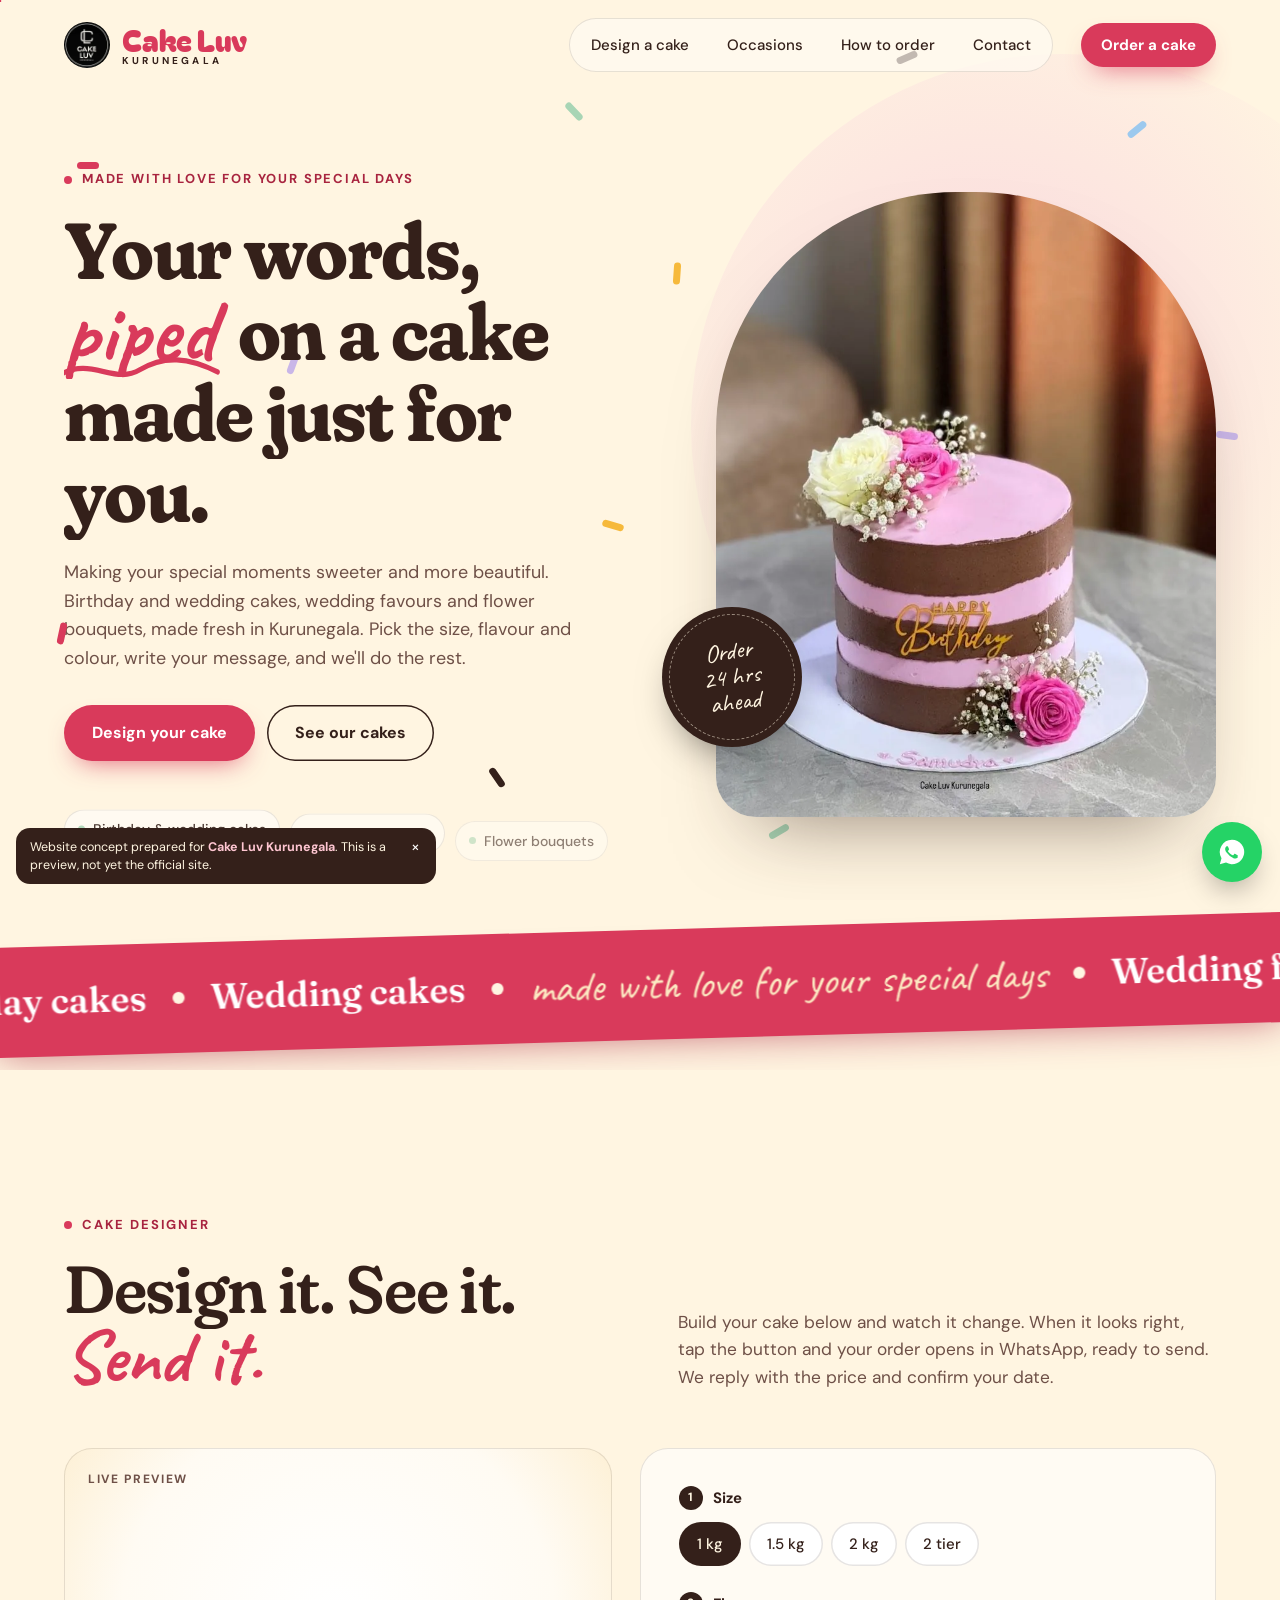
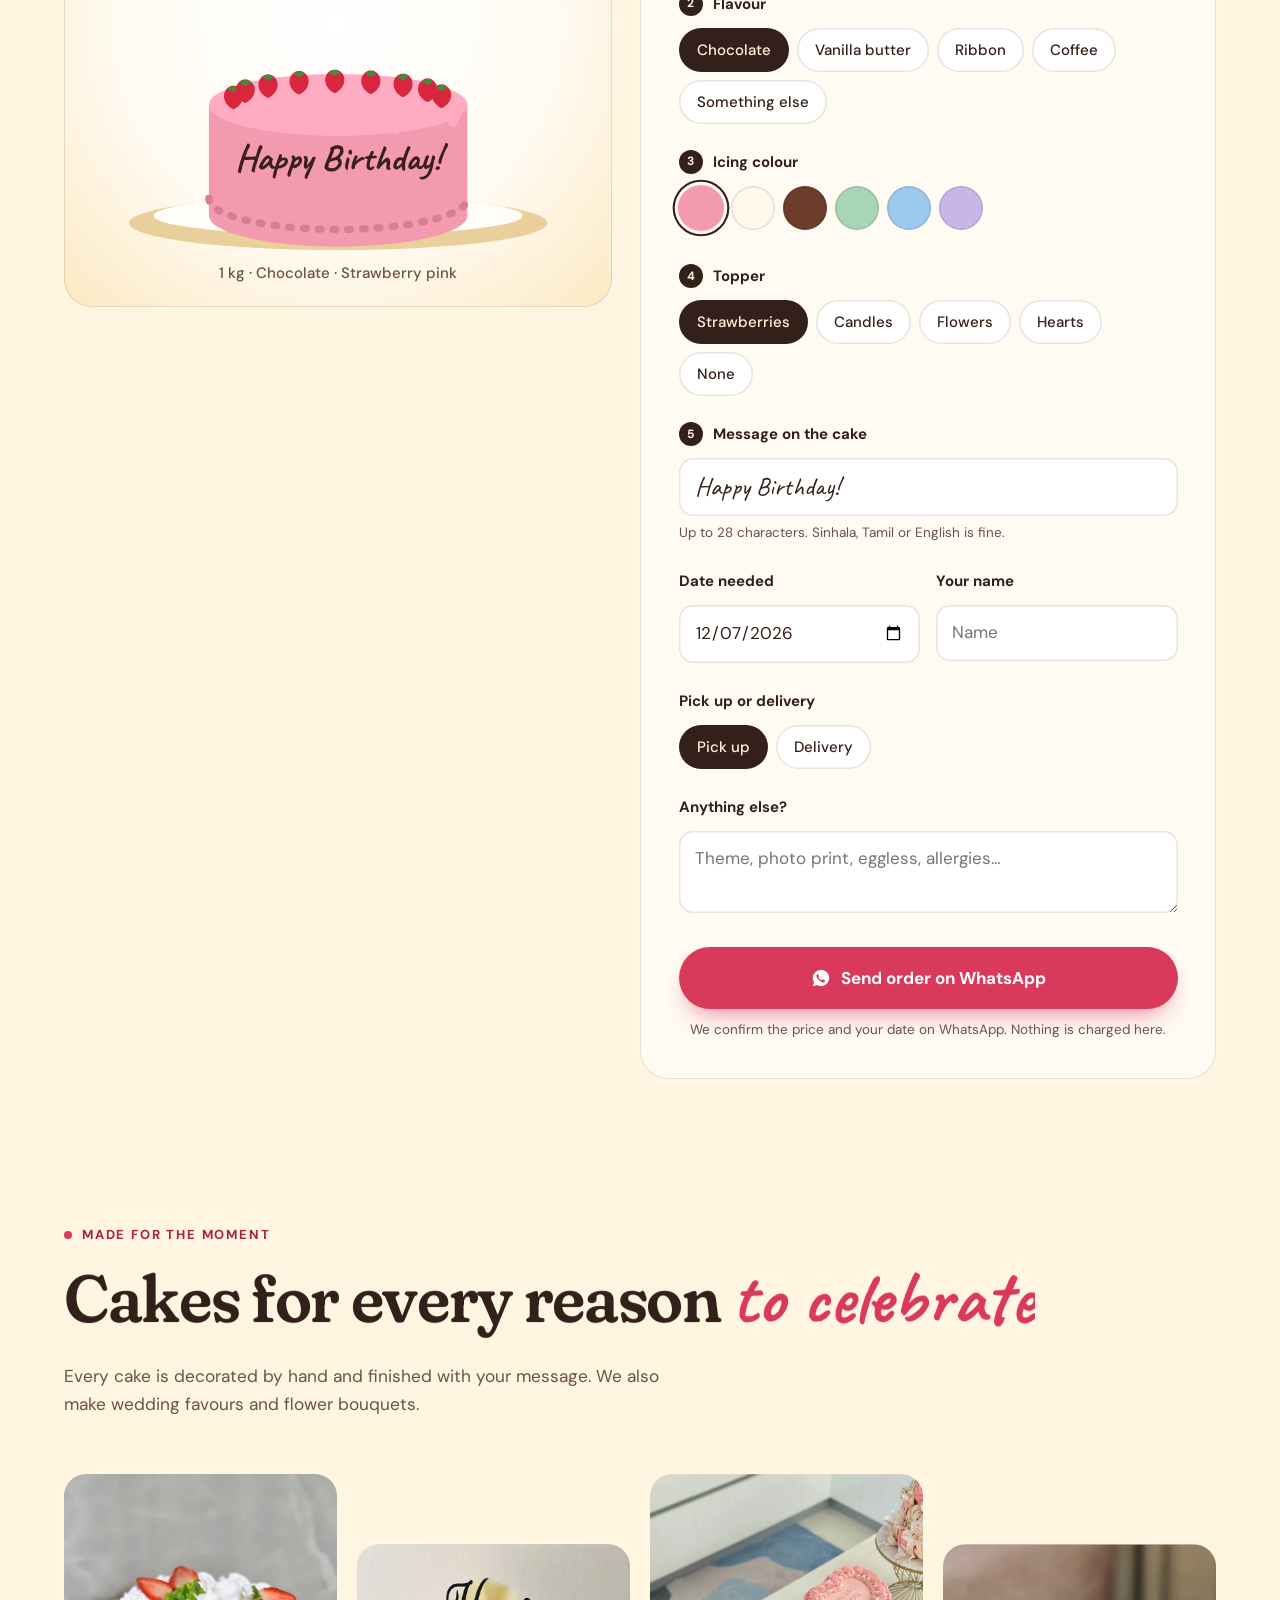
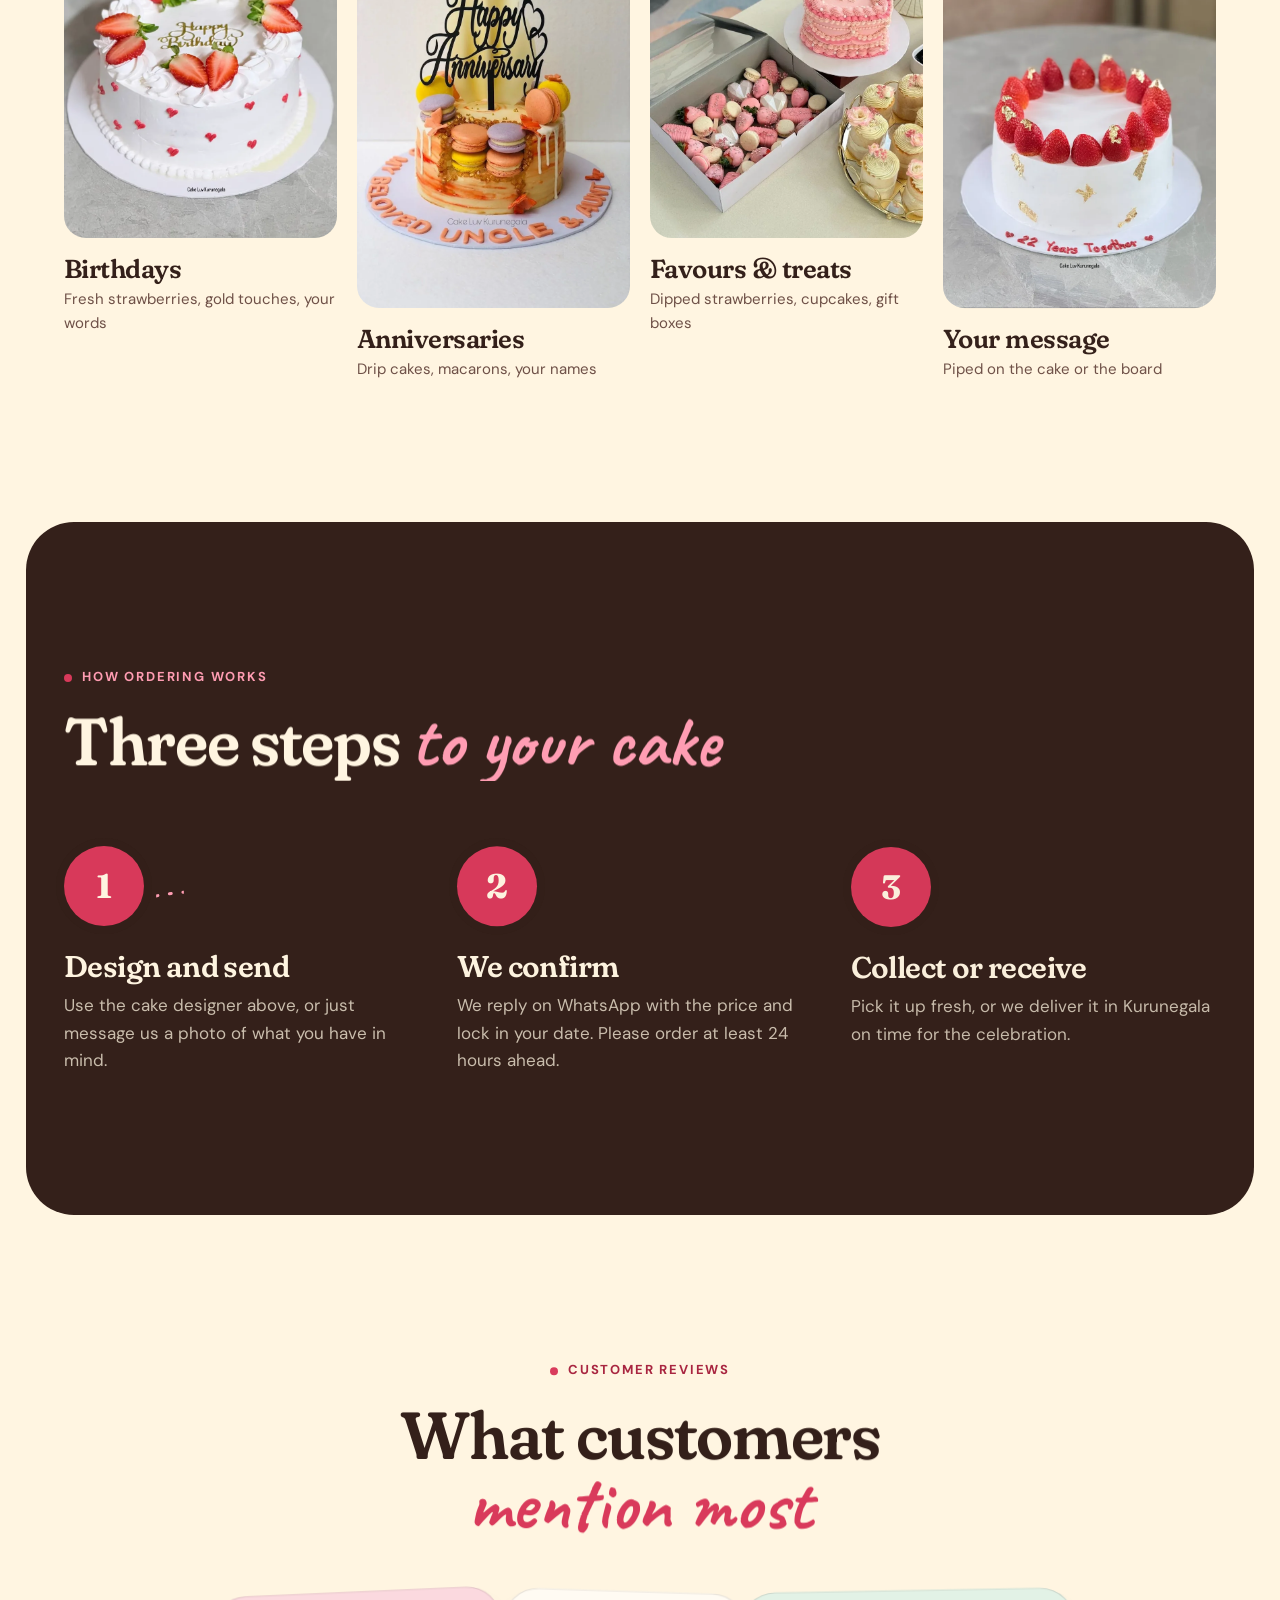
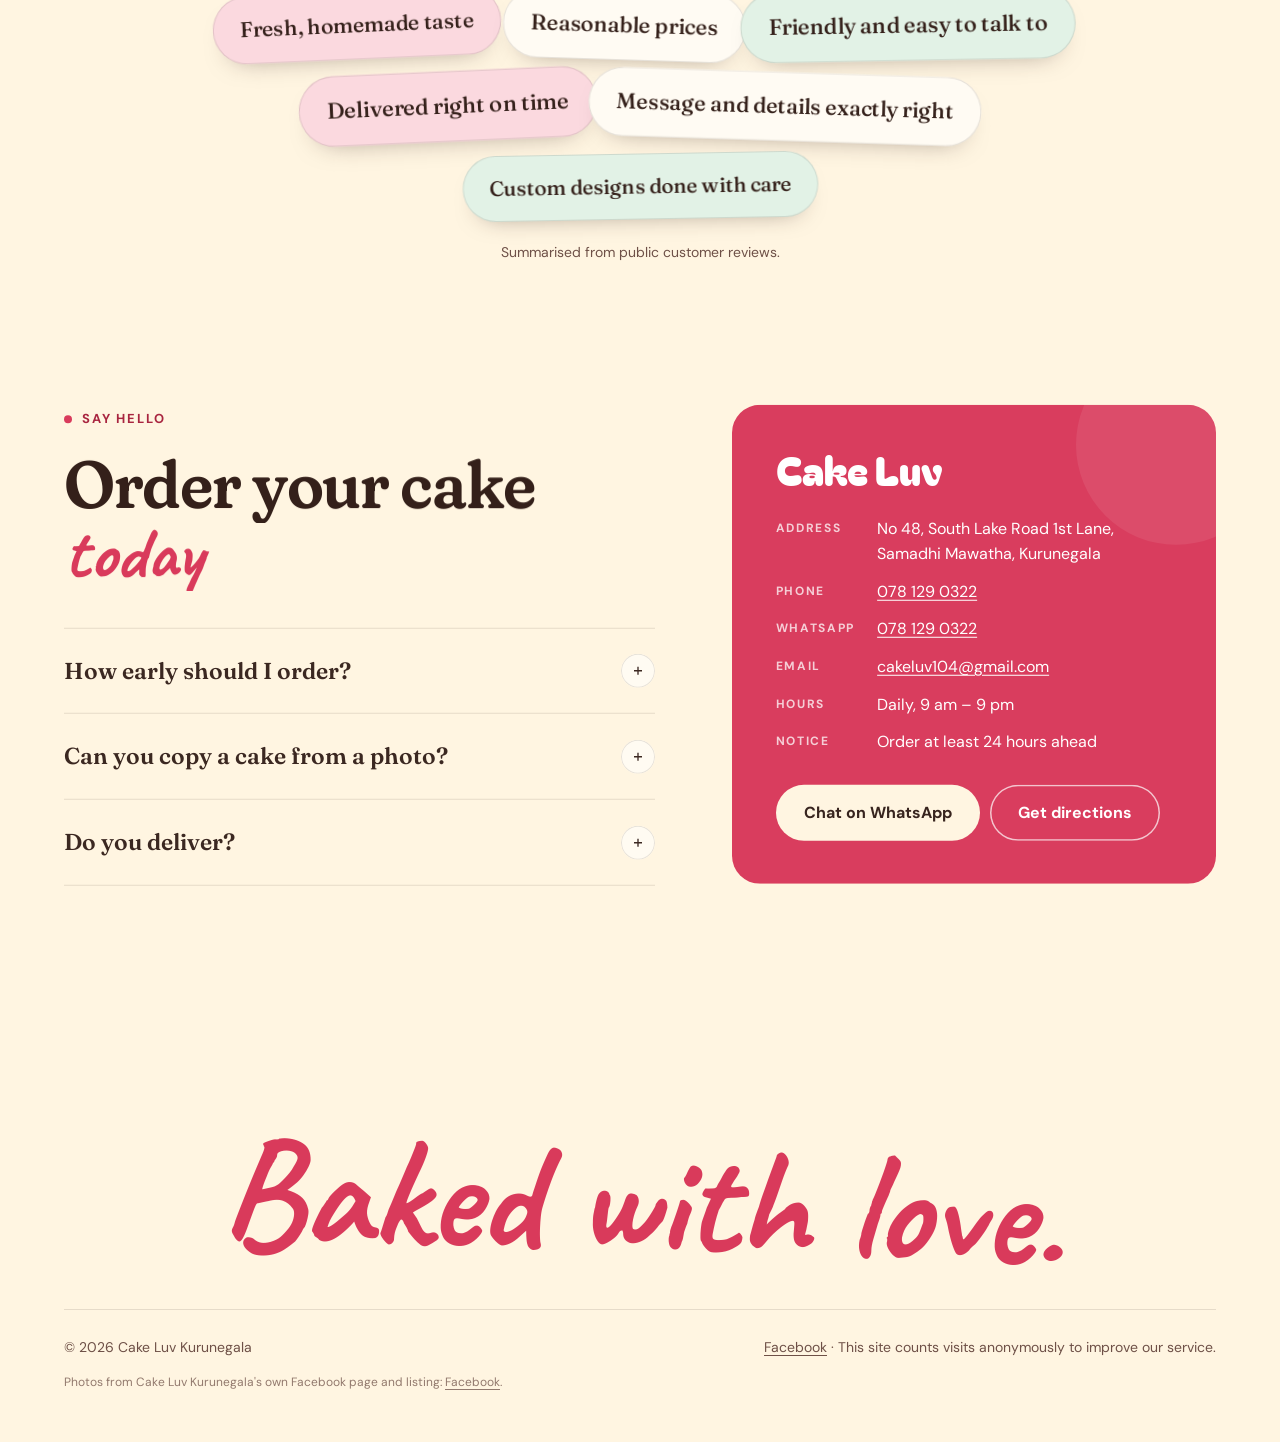
==== commit ea3311c3: "Update website previews" ====
--- a/cake-luv/index.html
+++ b/cake-luv/index.html
@@ -29,6 +29,7 @@
   "url":"https://jali-rk.github.io/previews/cake-luv/",
   "image":"https://jali-rk.github.io/previews/cake-luv/images/og.jpg",
   "telephone":"+94781290322",
+  "email":"cakeluv104@gmail.com",
   "address":{"@type":"PostalAddress","streetAddress":"No 48, South Lake Road 1st Lane, Samadhi Mawatha","addressLocality":"Kurunegala","postalCode":"60000","addressRegion":"North Western Province","addressCountry":"LK"},
   "openingHoursSpecification":[{"@type":"OpeningHoursSpecification","dayOfWeek":["Monday","Tuesday","Wednesday","Thursday","Friday","Saturday","Sunday"],"opens":"09:00","closes":"21:00"}],
   "areaServed":"Kurunegala",
@@ -87,7 +88,8 @@
 .hdr{position:fixed;inset:0 0 auto;z-index:100;padding:18px 0}
 .hdr.is-scrolled{background:rgba(255,245,225,.86);backdrop-filter:blur(14px);padding:10px 0;box-shadow:0 1px 0 var(--line)}
 .hdr-in{width:var(--wrap);margin-inline:auto;display:flex;align-items:center;gap:28px}
-.logo{font-family:var(--logo);font-size:30px;color:var(--berry);line-height:.9;margin-right:auto}
+.logo{font-family:var(--logo);font-size:30px;color:var(--berry);line-height:.9;margin-right:auto;display:flex;align-items:center;gap:12px}
+.logo-mark{width:46px;height:46px;border-radius:50%}
 .logo small{display:block;font-family:var(--body);font-weight:700;font-size:10px;letter-spacing:.32em;text-transform:uppercase;color:var(--choc);margin-top:3px}
 .nav{display:flex;gap:6px;background:rgba(255,251,243,.7);padding:6px;border-radius:999px;box-shadow:inset 0 0 0 1px var(--line)}
 .nav a{padding:9px 16px;border-radius:999px;font-weight:500;font-size:15px;transition:background .3s,color .3s}
@@ -232,7 +234,7 @@
   .piping{display:none}
   .how{border-radius:32px;margin:0 3vw}
 }
-@media (max-width:520px){ .row2{grid-template-columns:1fr} .logo{font-size:26px} }
+@media (max-width:520px){ .row2{grid-template-columns:1fr} .logo{font-size:26px} .logo-mark{width:38px;height:38px} }
 @media (prefers-reduced-motion:reduce){ .sticker::before,.flame{animation:none} .menu-panel{transition:none} }
 </style>
 </head>
@@ -242,7 +244,7 @@
 
 <header class="hdr" data-header>
   <div class="hdr-in">
-    <a class="logo" href="#top">Cake Luv<small>Kurunegala</small></a>
+    <a class="logo" href="#top"><img class="logo-mark" src="images/logo.webp" alt="" width="200" height="200"><span>Cake Luv<small>Kurunegala</small></span></a>
     <nav class="nav" aria-label="Main"><a href="#design">Design a cake</a><a href="#occasions">Occasions</a><a href="#how">How to order</a><a href="#contact">Contact</a></nav>
     <a class="btn sm" href="#design" data-magnetic>Order a cake</a>
     <button class="burger" data-menu-toggle aria-expanded="false" aria-controls="menu-panel" aria-label="Open menu"><span></span><span></span></button>
@@ -260,26 +262,26 @@
     <div class="sprinkles" aria-hidden="true"></div>
     <div class="wrap grid">
       <div>
-        <p class="eyebrow" data-reveal="up" data-delay=".15">Homemade · Baked fresh to order</p>
+        <p class="eyebrow" data-reveal="up" data-delay=".15">Made with love for your special days</p>
         <h1 data-split="lines" data-delay=".25">Your words, <span class="swash"><em>piped</em><svg viewBox="0 0 200 30" preserveAspectRatio="none" aria-hidden="true"><path class="swash-path" d="M4 20 C40 4, 70 30, 100 16 S160 4, 196 18" fill="none" stroke="#D93A5B" stroke-width="5" stroke-linecap="round"/></svg></span> on a cake made just for you.</h1>
-        <p class="lead" data-reveal="up" data-delay=".7">Birthday, anniversary or a plain Tuesday treat. Pick the size, flavour and colour, write your message, and we bake it fresh in Kurunegala.</p>
+        <p class="lead" data-reveal="up" data-delay=".7">Making your special moments sweeter and more beautiful. Birthday and wedding cakes, wedding favours and flower bouquets, made fresh in Kurunegala. Pick the size, flavour and colour, write your message, and we'll do the rest.</p>
         <div class="cta" data-reveal="up" data-delay=".85">
           <a class="btn" href="#design" data-magnetic>Design your cake</a>
           <a class="btn ghost" href="#occasions">See our cakes</a>
         </div>
         <div class="chips-info" data-reveal-group data-delay="1">
-          <span><i></i>Daily, 9 am – 9 pm</span><span><i></i>South Lake Road, Kurunegala</span><span><i></i>Delivery in town</span>
+          <span><i></i>Birthday &amp; wedding cakes</span><span><i></i>Wedding favours</span><span><i></i>Flower bouquets</span>
         </div>
       </div>
       <div class="hero-photo">
-        <div class="frame" data-reveal="image" data-delay=".2"><img src="images/c1.webp" alt="A decorated celebration cake" width="800" height="1000" fetchpriority="high"></div>
+        <div class="frame" data-reveal="image" data-delay=".2"><img src="images/c1.webp" alt="A pink and chocolate Cake Luv birthday cake topped with fresh flowers" width="810" height="1080" fetchpriority="high"></div>
         <div class="sticker" data-reveal="scale" data-delay="1.1"><span>Order<br>24 hrs<br>ahead</span></div>
       </div>
     </div>
   </section>
 
   <div class="band-wrap"><div class="band" data-marquee data-speed="70" aria-hidden="true">
-    <div class="marquee-track"><span>Birthdays</span><i></i><span>Anniversaries</span><i></i><em>your message, piped by hand</em><i></i><span>Cupcakes</span><i></i><span>Tiered cakes</span><i></i></div>
+    <div class="marquee-track"><span>Birthday cakes</span><i></i><span>Wedding cakes</span><i></i><em>made with love for your special days</em><i></i><span>Wedding favours</span><i></i><span>Flower bouquets</span><i></i></div>
   </div></div>
 
   <section id="design" class="pad">
@@ -333,7 +335,8 @@
           <fieldset>
             <legend><b>4</b>Topper</legend>
             <div class="chips">
-              <label><input type="radio" name="topper" value="Candles" checked><span>Candles</span></label>
+              <label><input type="radio" name="topper" value="Fresh strawberries" checked><span>Strawberries</span></label>
+              <label><input type="radio" name="topper" value="Candles"><span>Candles</span></label>
               <label><input type="radio" name="topper" value="Fresh flowers"><span>Flowers</span></label>
               <label><input type="radio" name="topper" value="Hearts"><span>Hearts</span></label>
               <label><input type="radio" name="topper" value="None"><span>None</span></label>
@@ -381,13 +384,13 @@
     <div class="wrap">
       <div class="occ-head">
         <div><p class="eyebrow" data-reveal="up">Made for the moment</p><h2 data-split="lines">Cakes for every reason <em>to celebrate</em></h2></div>
-        <p class="sub" data-reveal="up">Every cake is baked at home, decorated by hand and finished with your message.</p>
+        <p class="sub" data-reveal="up">Every cake is decorated by hand and finished with your message. We also make wedding favours and flower bouquets.</p>
       </div>
       <div class="occasions">
-        <article class="occ" data-reveal="up"><div class="frame"><img src="images/c2.webp" alt="Birthday cake with piped decorations" loading="lazy"></div><h3>Birthdays</h3><p>Kids' themes to milestone years</p></article>
-        <article class="occ" data-reveal="up" data-delay=".08"><div class="frame"><img src="images/c3.webp" alt="Cake decorated with icing flowers" loading="lazy"></div><h3>Anniversaries</h3><p>Flowers, hearts, your names</p></article>
-        <article class="occ" data-reveal="up" data-delay=".16"><div class="frame"><img src="images/c4.webp" alt="Cupcakes with frosting" loading="lazy"></div><h3>Cupcakes</h3><p>For offices, schools, parties</p></article>
-        <article class="occ" data-reveal="up" data-delay=".24"><div class="frame"><img src="images/c5.webp" alt="Tiered celebration cake" loading="lazy"></div><h3>Tiered cakes</h3><p>Homecomings and engagements</p></article>
+        <article class="occ" data-reveal="up"><div class="frame"><img src="images/c2.webp" alt="White Happy Birthday cake with fresh strawberries and red piped hearts" loading="lazy"></div><h3>Birthdays</h3><p>Fresh strawberries, gold touches, your words</p></article>
+        <article class="occ" data-reveal="up" data-delay=".08"><div class="frame"><img src="images/c3.webp" alt="Happy Anniversary drip cake with macarons and a personal message on the board" loading="lazy"></div><h3>Anniversaries</h3><p>Drip cakes, macarons, your names</p></article>
+        <article class="occ" data-reveal="up" data-delay=".16"><div class="frame"><img src="images/c4.webp" alt="Heart cake, chocolate-dipped strawberries and cupcakes" loading="lazy"></div><h3>Favours &amp; treats</h3><p>Dipped strawberries, cupcakes, gift boxes</p></article>
+        <article class="occ" data-reveal="up" data-delay=".24"><div class="frame"><img src="images/c5.webp" alt="Strawberry cake with 22 Years Together piped on the board" loading="lazy"></div><h3>Your message</h3><p>Piped on the cake or the board</p></article>
       </div>
     </div>
   </section>
@@ -438,6 +441,7 @@
           <dt>Address</dt><dd>No 48, South Lake Road 1st Lane,<br>Samadhi Mawatha, Kurunegala</dd>
           <dt>Phone</dt><dd><a href="tel:+94781290322">078 129 0322</a></dd>
           <dt>WhatsApp</dt><dd><a id="waText" href="#">078 129 0322</a></dd>
+          <dt>Email</dt><dd><a href="mailto:cakeluv104@gmail.com">cakeluv104@gmail.com</a></dd>
           <dt>Hours</dt><dd>Daily, 9 am – 9 pm</dd>
           <dt>Notice</dt><dd>Order at least 24 hours ahead</dd>
         </dl>
@@ -456,7 +460,7 @@
     <div class="row">
       <span>© <span id="yr"></span> Cake Luv Kurunegala</span>
       <span><a href="https://www.facebook.com/p/Cake-Luv-Kurunegala-100063694143093/" target="_blank" rel="noopener">Facebook</a> · This site counts visits anonymously to improve our service.</span>
-      <!--CREDITS--><details class="photo-credits" style="width:100%;font-size:12px;opacity:.75"><summary style="cursor:pointer">Photo credits</summary><ul style="list-style:none;margin-top:6px;line-height:1.6"><li><a href="https://commons.wikimedia.org/wiki/File:Birthday_Cake_Bloomsburg,_Pennsylvania.jpg" target="_blank" rel="noopener">Birthday Cake Bloomsburg, Pennsylvania.jpg</a> by Tim-desser (CC0)</li><li><a href="https://commons.wikimedia.org/wiki/File:My_birthday_cake!_Oops_there%27s_only_half_left!.jpg" target="_blank" rel="noopener">My birthday cake! Oops there&#x27;s only half left!.jpg</a> by Anna.Massini (CC BY-SA 4.0)</li><li><a href="https://commons.wikimedia.org/wiki/File:Wedding_cake_-_Kathmandu,_Nepal_on_2018.jpg" target="_blank" rel="noopener">Wedding cake - Kathmandu, Nepal on 2018.jpg</a> by Nirmal Dulal (CC BY-SA 4.0)</li><li><a href="https://commons.wikimedia.org/wiki/File:Spring_Mini_Cupcakes_Publix_Bakery.jpg" target="_blank" rel="noopener">Spring Mini Cupcakes Publix Bakery.jpg</a> by Phillip Pessar (CC BY 2.0)</li><li><a href="https://commons.wikimedia.org/wiki/File:Fondant_Cake_decorated_with_flowers.jpg" target="_blank" rel="noopener">Fondant Cake decorated with flowers.jpg</a> by https://www.pexels.com/@aliciazinn (CC0)</li></ul></details><!--/CREDITS-->
+      <!--CREDITS--><span class="photo-credits" style="width:100%;font-size:12px;opacity:.75">Photos from Cake Luv Kurunegala&#x27;s own Facebook page and listing: <a href="https://www.facebook.com/p/Cake-Luv-Kurunegala-100063694143093/" target="_blank" rel="noopener">Facebook</a>.</span><!--/CREDITS-->
     </div>
   </div>
 </footer>
@@ -504,6 +508,7 @@
   const ty = topY - (dims[0]*0.06);
   if(tp==="Candles"){ for(let i=-2;i<=2;i++){const x=200+i*26; top+=`<rect x="${x-4}" y="${ty-46}" width="8" height="40" rx="3" fill="${i%2?'#9CC9EE':'#E0405F'}"/><path class="flame" d="M${x} ${ty-62} q8 10 0 16 q-8 -6 0 -16" fill="#F6B93B"/>`;} }
   if(tp==="Fresh flowers"){ [[-40,"#E0405F"],[0,"#F6B93B"],[40,"#C9B6E8"]].forEach(([dx,c])=>{const x=200+dx,y=ty-14; for(let a=0;a<5;a++){const ang=a*72*Math.PI/180; top+=`<circle cx="${x+Math.cos(ang)*10}" cy="${y+Math.sin(ang)*10}" r="9" fill="${c}"/>`;} top+=`<circle cx="${x}" cy="${y}" r="6" fill="#FFF3D9"/>`;}); }
+  if(tp==="Fresh strawberries"){ const rx=(size==="2 tier"?180:dims[0])/2*0.82; for(let i=0;i<9;i++){const a=Math.PI*(1.05+i*0.11); const x=200+Math.cos(a)*rx, y=topY+Math.sin(a)*rx*0.18-6; top+=`<path d="M${x} ${y+12} c-9 -4 -10 -14 -4 -18 c3 -2 6 -1 4 0 c-2 -1 1 -2 4 0 c6 4 5 14 -4 18z" fill="#D7263D"/><path d="M${x-5} ${y-5} l5 3 l5 -3 l-5 -2z" fill="#3F8F3A"/>`;} }
   if(tp==="Hearts"){ [-36,0,36].forEach((dx,i)=>{const x=200+dx,y=ty-18-(i===1?12:0); top+=`<path d="M${x} ${y+12} l-14 -14 a8 8 0 0 1 14 -10 a8 8 0 0 1 14 10z" fill="#E0405F"/>`;}); }
   $("#topper").innerHTML = top;
   $("#summary").textContent = `${size} · ${val("flavour").replace(" (I'll explain)","")} · ${document.querySelector('input[name="colour"]:checked').value}`;
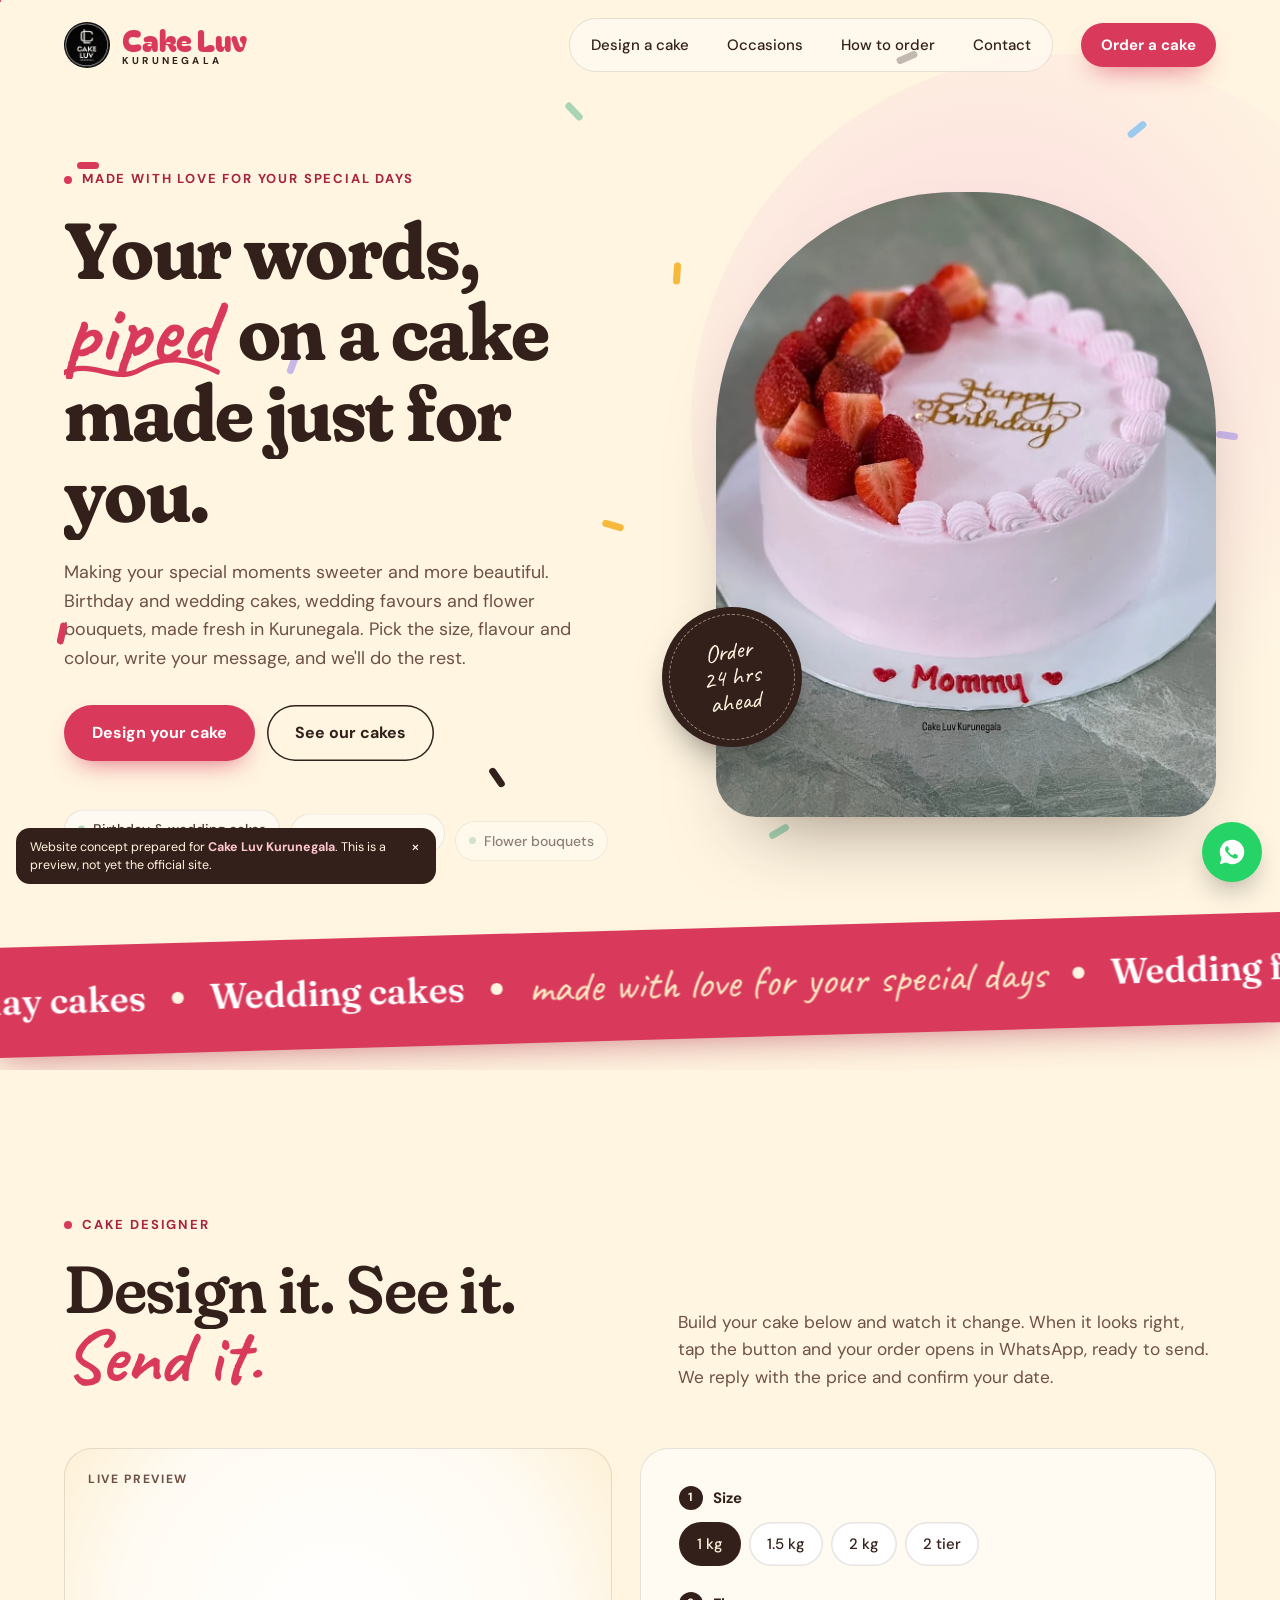
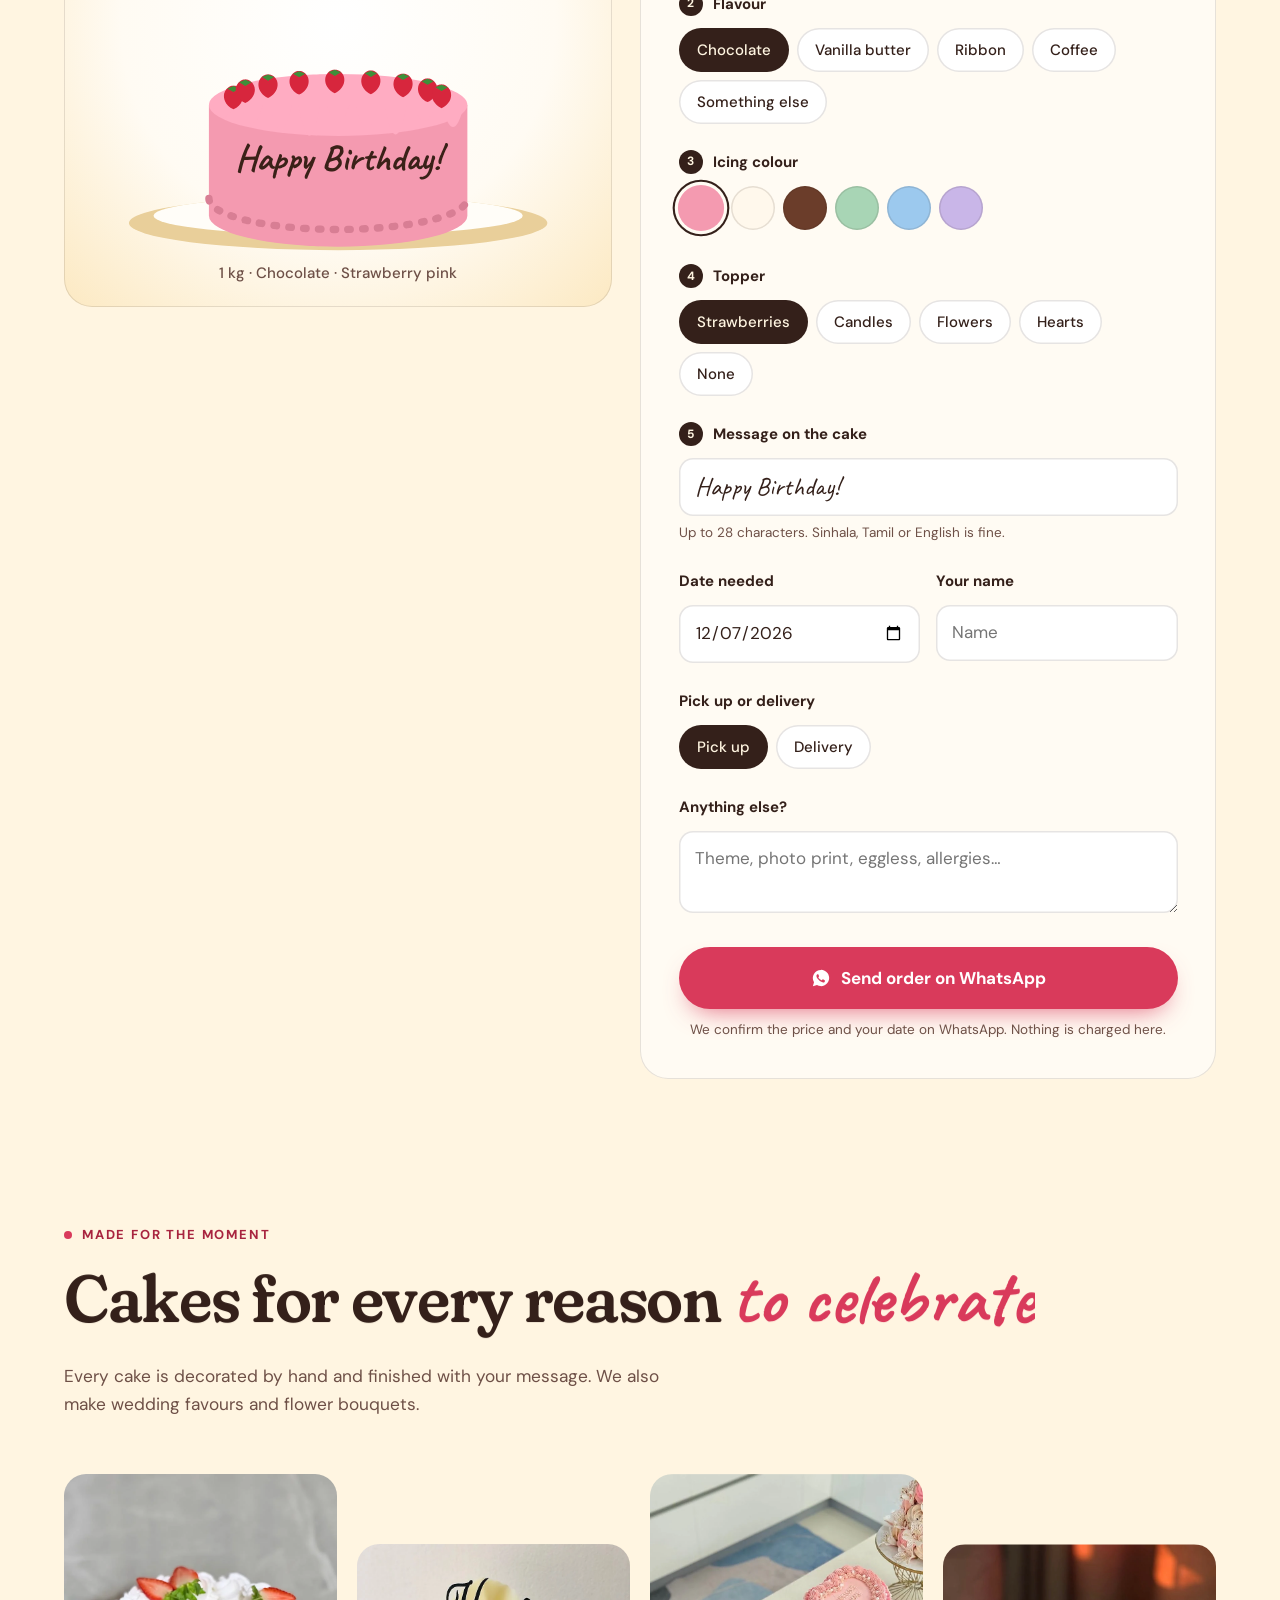
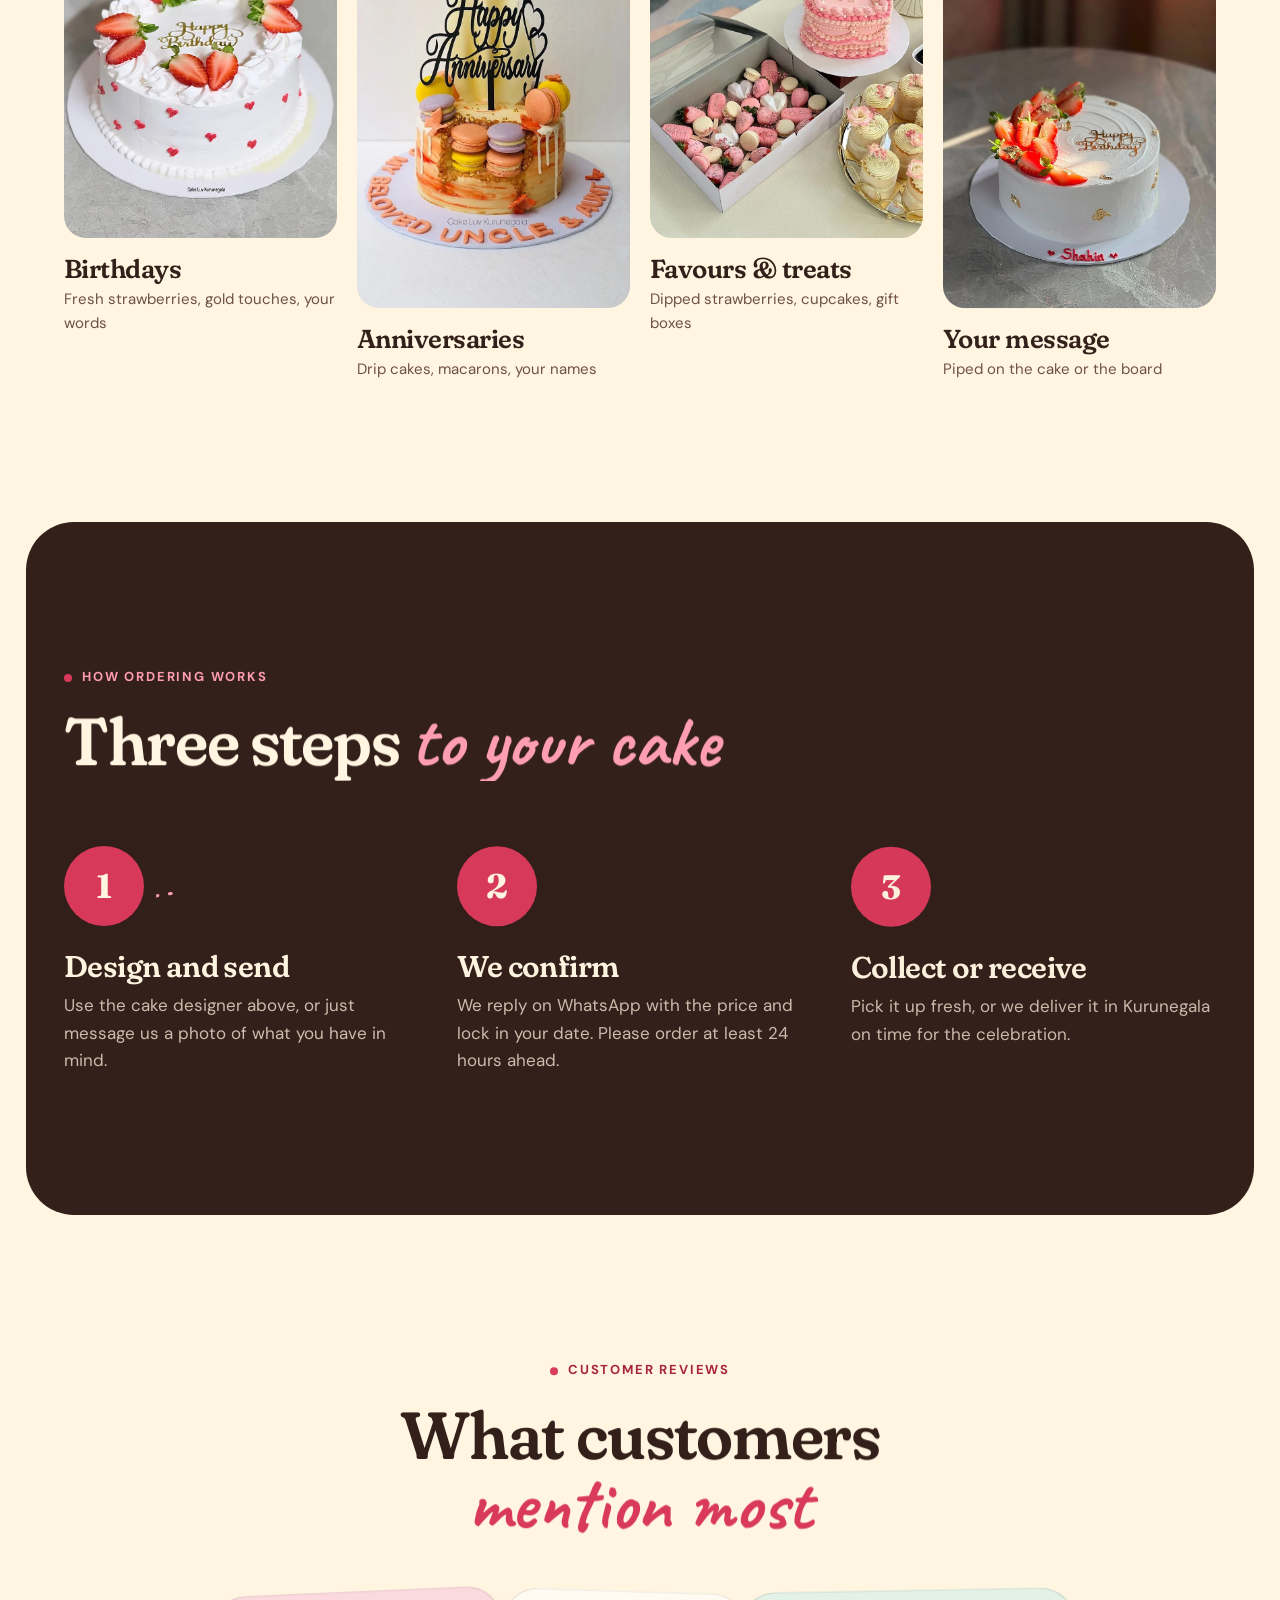
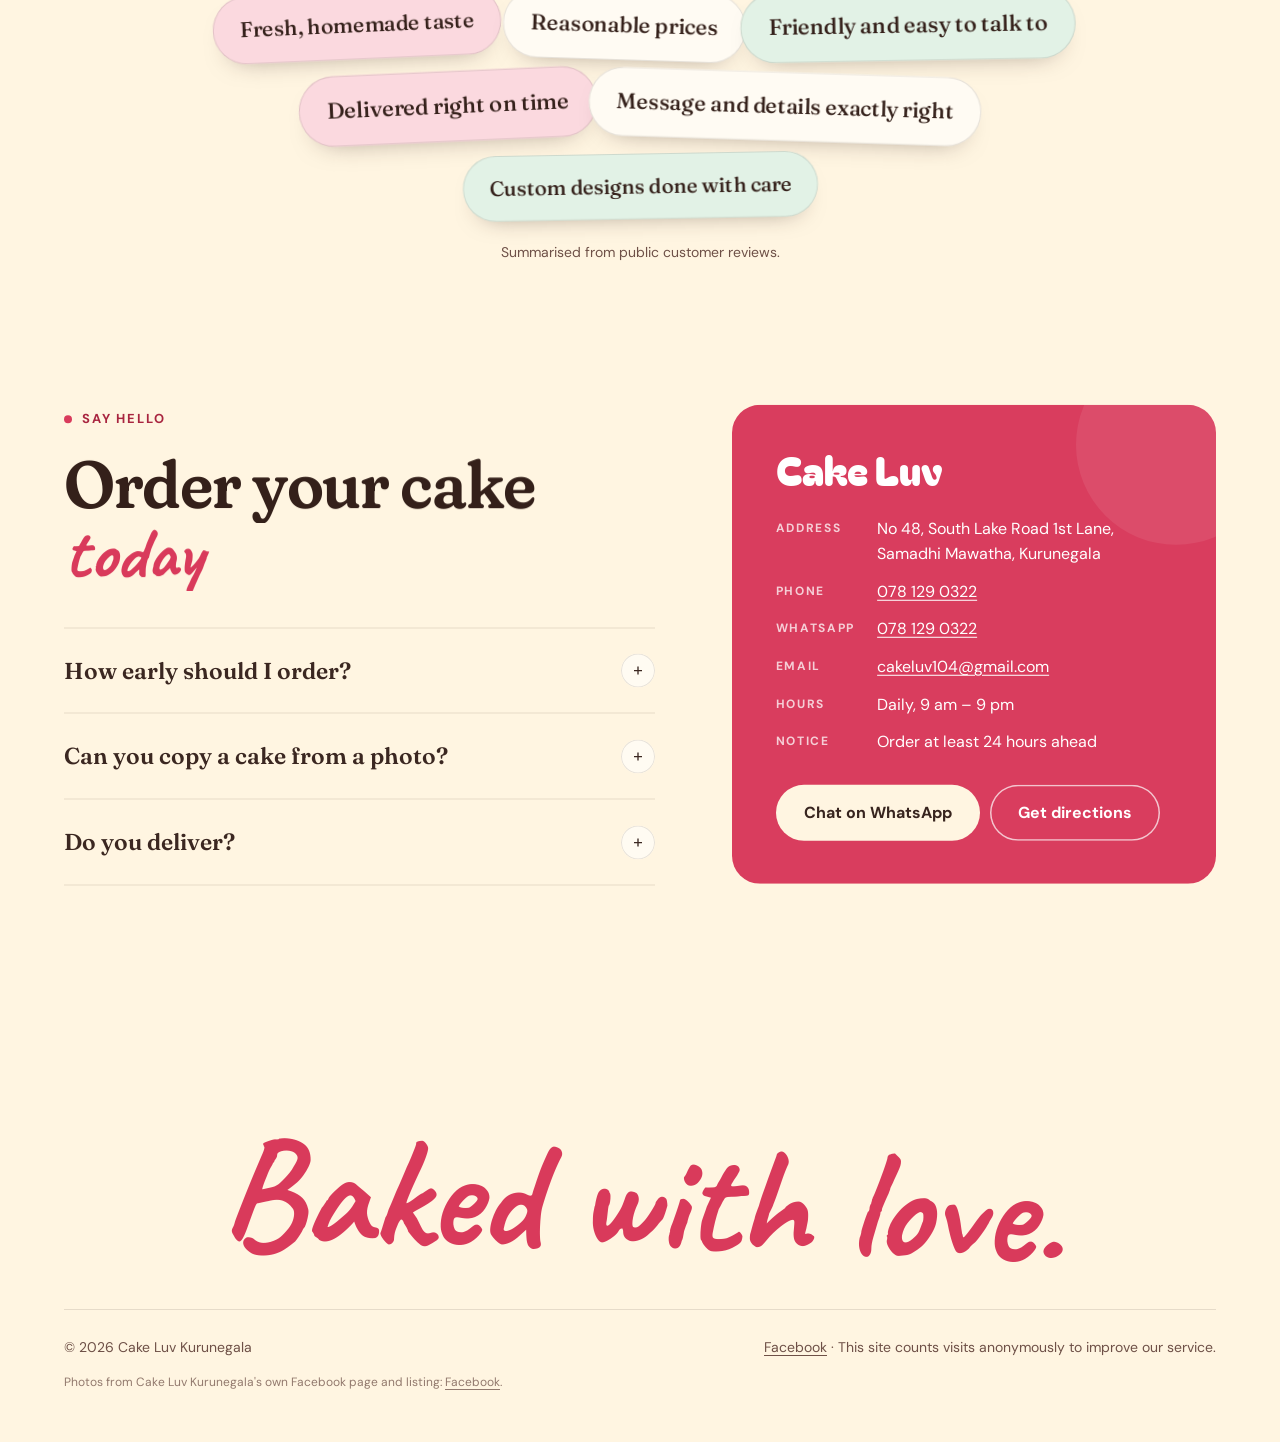
==== commit 9614c6da: "Update website previews" ====
--- a/cake-luv/index.html
+++ b/cake-luv/index.html
@@ -118,7 +118,7 @@
 .chips-info i{width:7px;height:7px;border-radius:50%;background:var(--pista)}
 .hero-photo{position:relative;justify-self:end;width:min(500px,100%)}
 .hero-photo .frame{aspect-ratio:4/5;border-radius:240px 240px 40px 40px;overflow:hidden;box-shadow:0 40px 80px -40px rgba(52,32,26,.55)}
-.hero-photo .frame img{width:100%;height:100%;object-fit:cover}
+.hero-photo .frame img{width:100%;height:100%;object-fit:cover;object-position:50% 55%}
 .sticker{position:absolute;left:-54px;bottom:70px;width:140px;height:140px;border-radius:50%;background:var(--choc);color:var(--butter);display:grid;place-items:center;text-align:center;font-family:var(--script);font-size:25px;line-height:1.02;box-shadow:0 18px 40px -18px rgba(0,0,0,.6)}
 .sticker span{transform:rotate(-8deg)}
 .sticker::before{content:"";position:absolute;inset:7px;border-radius:50%;border:1.5px dashed rgba(255,245,225,.5);animation:spin 20s linear infinite}
@@ -274,7 +274,7 @@
         </div>
       </div>
       <div class="hero-photo">
-        <div class="frame" data-reveal="image" data-delay=".2"><img src="images/c1.webp" alt="A pink and chocolate Cake Luv birthday cake topped with fresh flowers" width="810" height="1080" fetchpriority="high"></div>
+        <div class="frame" data-reveal="image" data-delay=".2"><img src="images/c1.webp" alt="A pink Cake Luv birthday cake crowned with fresh strawberries, with Mommy piped on the board" width="1100" height="1291" fetchpriority="high"></div>
         <div class="sticker" data-reveal="scale" data-delay="1.1"><span>Order<br>24 hrs<br>ahead</span></div>
       </div>
     </div>
@@ -390,7 +390,7 @@
         <article class="occ" data-reveal="up"><div class="frame"><img src="images/c2.webp" alt="White Happy Birthday cake with fresh strawberries and red piped hearts" loading="lazy"></div><h3>Birthdays</h3><p>Fresh strawberries, gold touches, your words</p></article>
         <article class="occ" data-reveal="up" data-delay=".08"><div class="frame"><img src="images/c3.webp" alt="Happy Anniversary drip cake with macarons and a personal message on the board" loading="lazy"></div><h3>Anniversaries</h3><p>Drip cakes, macarons, your names</p></article>
         <article class="occ" data-reveal="up" data-delay=".16"><div class="frame"><img src="images/c4.webp" alt="Heart cake, chocolate-dipped strawberries and cupcakes" loading="lazy"></div><h3>Favours &amp; treats</h3><p>Dipped strawberries, cupcakes, gift boxes</p></article>
-        <article class="occ" data-reveal="up" data-delay=".24"><div class="frame"><img src="images/c5.webp" alt="Strawberry cake with 22 Years Together piped on the board" loading="lazy"></div><h3>Your message</h3><p>Piped on the cake or the board</p></article>
+        <article class="occ" data-reveal="up" data-delay=".24"><div class="frame"><img src="images/c5.webp" alt="White birthday cake with strawberries and gold leaf, with a name piped on the board" loading="lazy"></div><h3>Your message</h3><p>Piped on the cake or the board</p></article>
       </div>
     </div>
   </section>
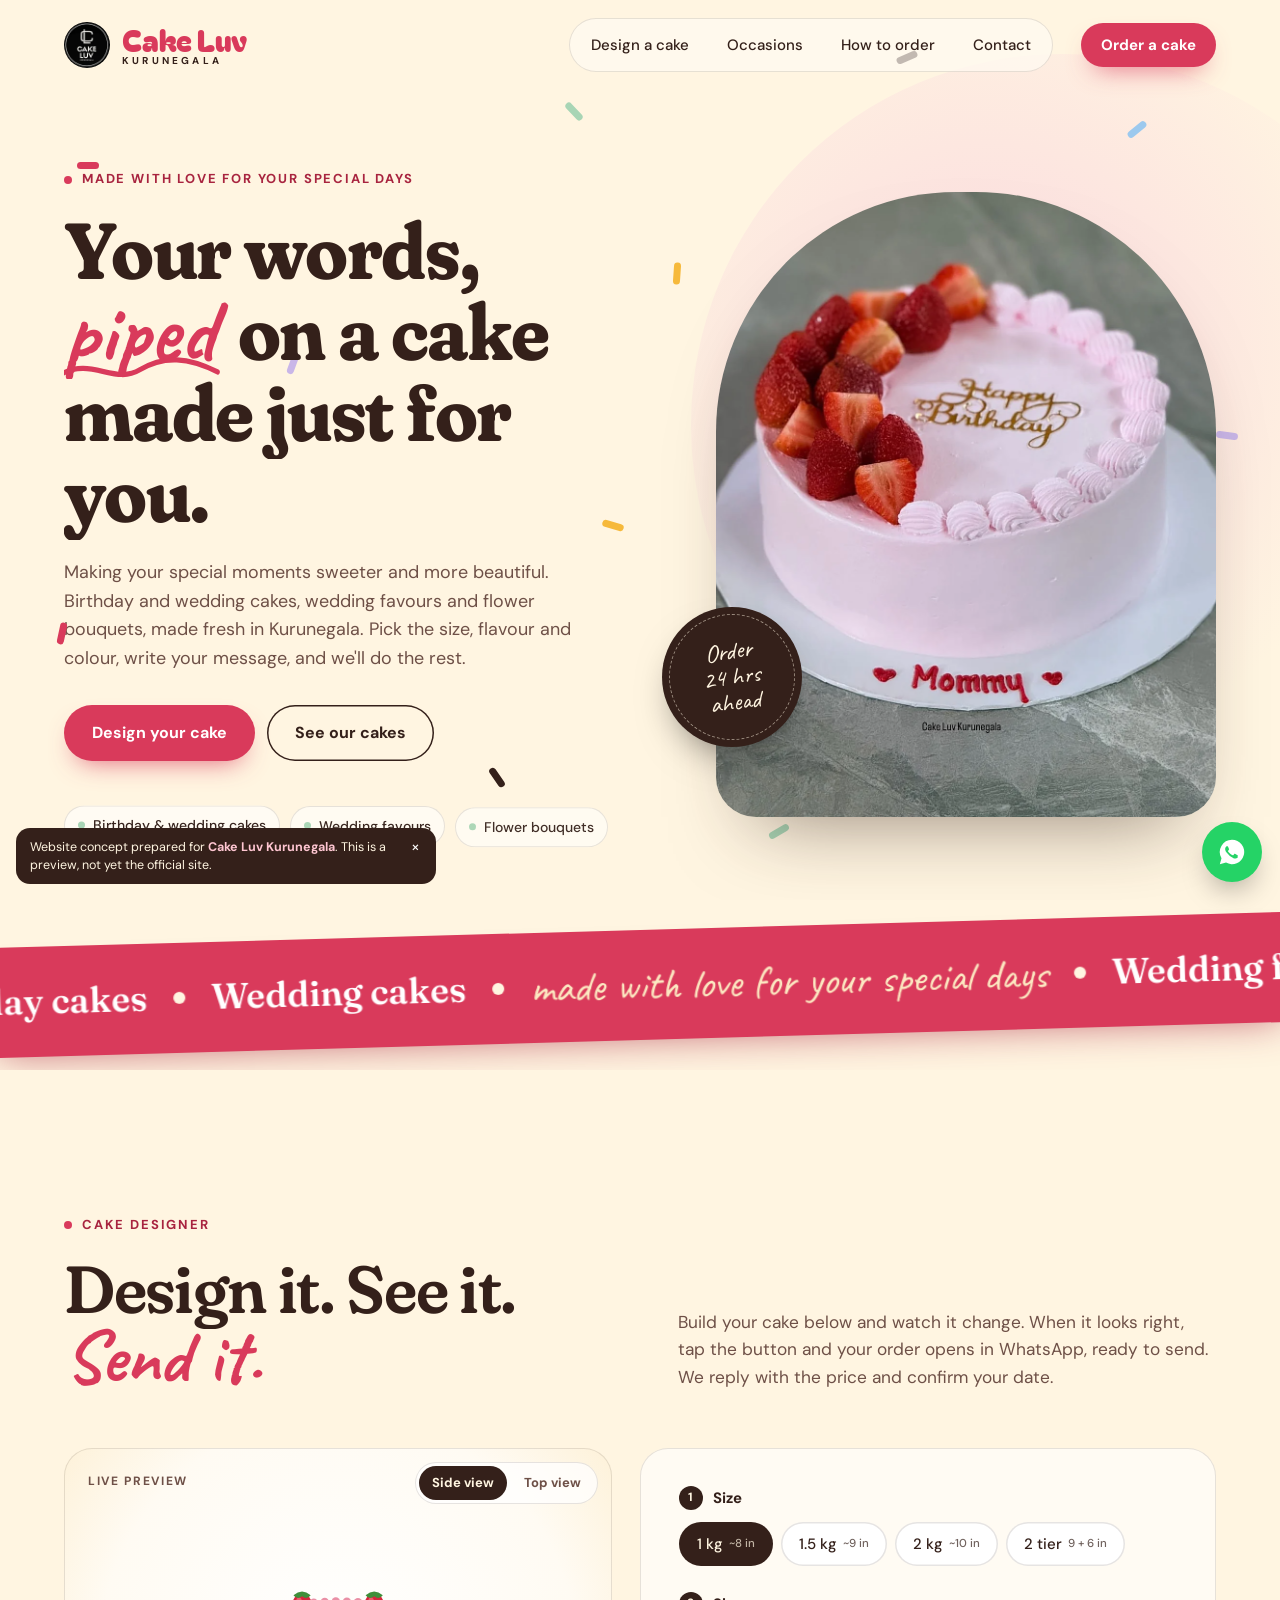
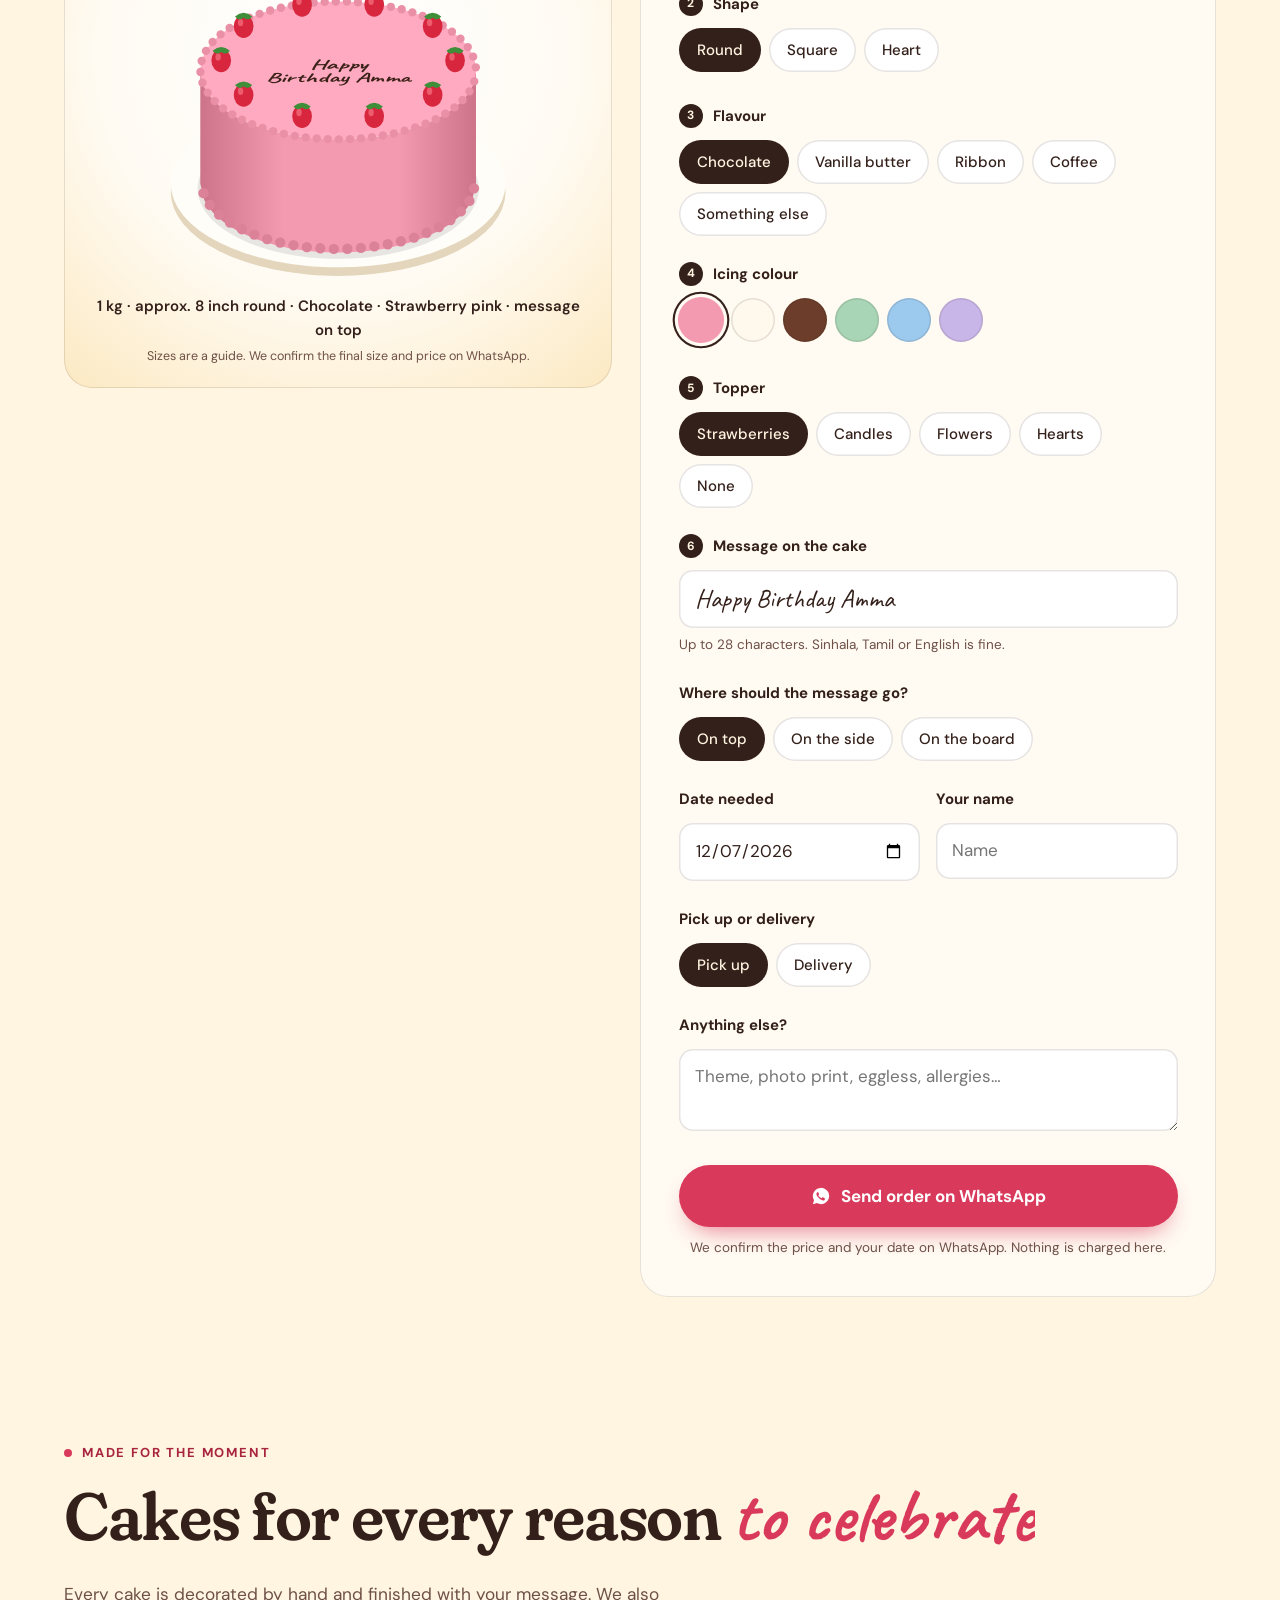
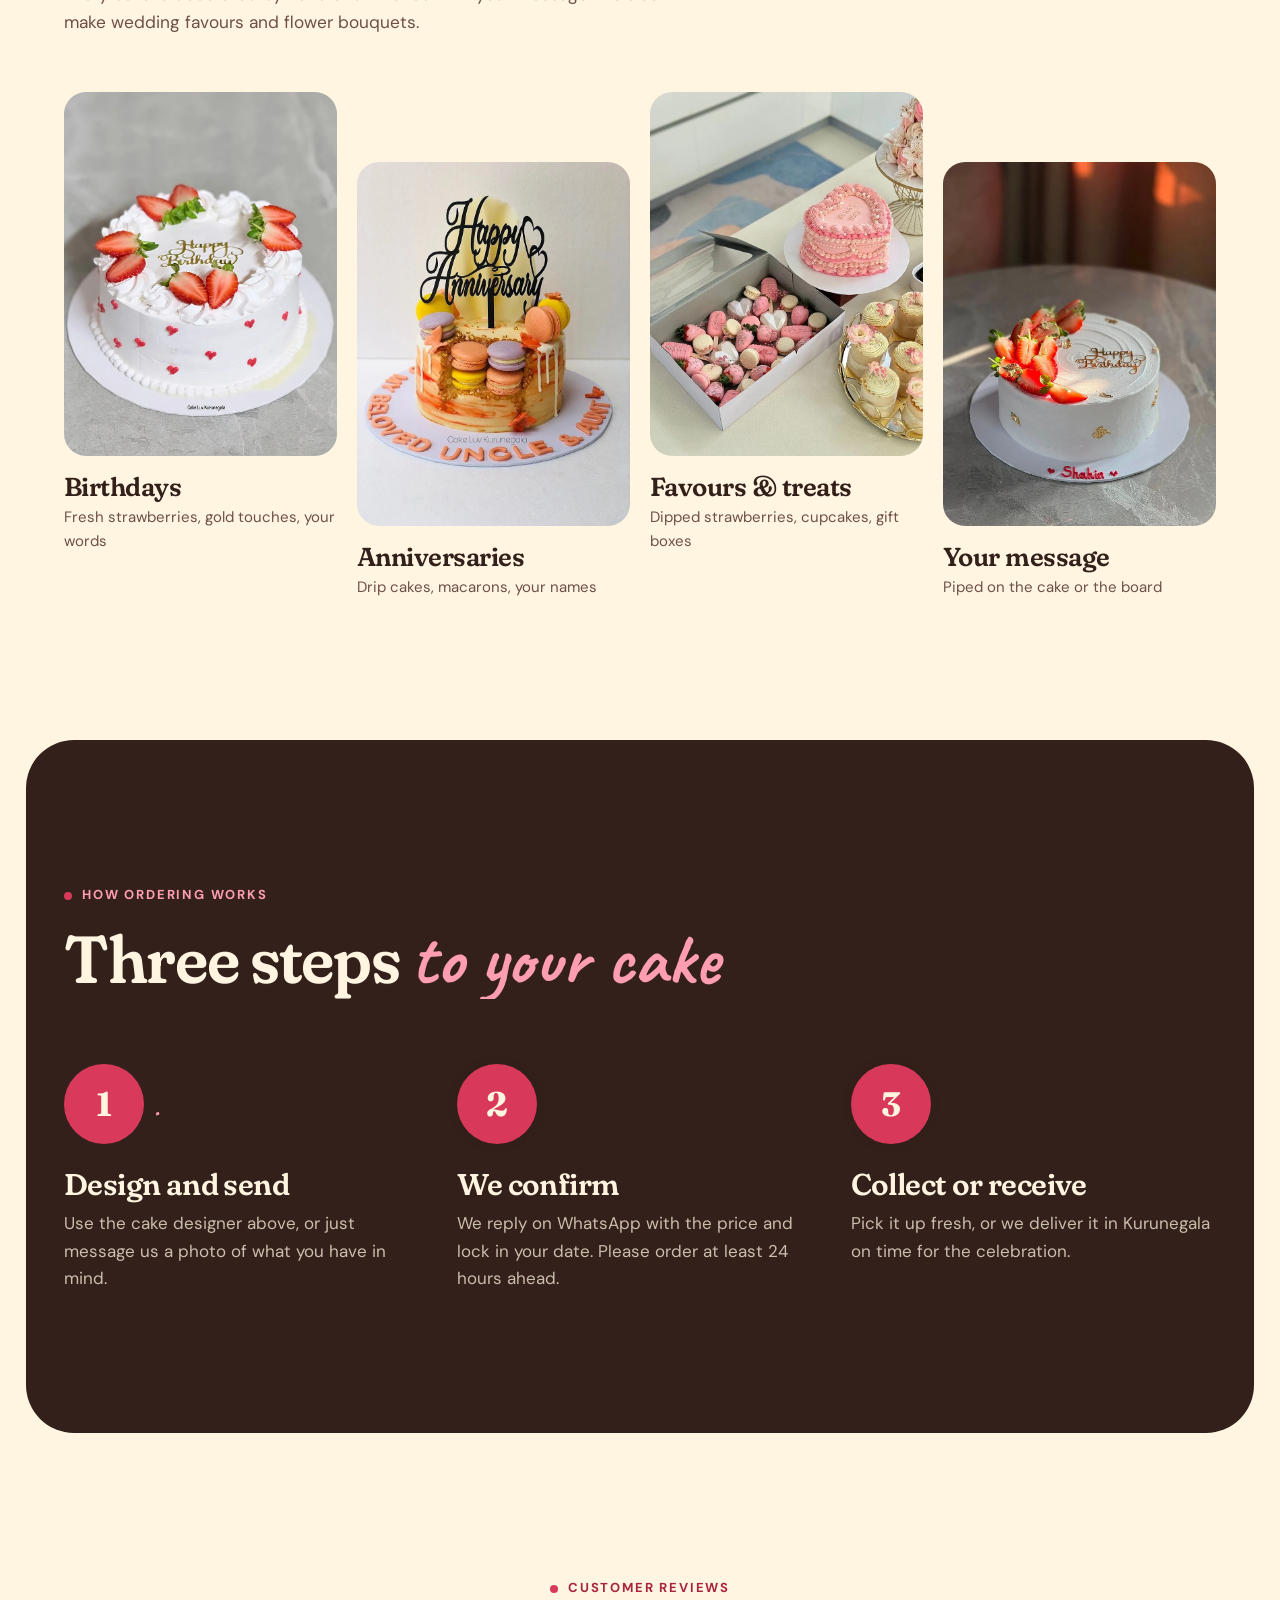
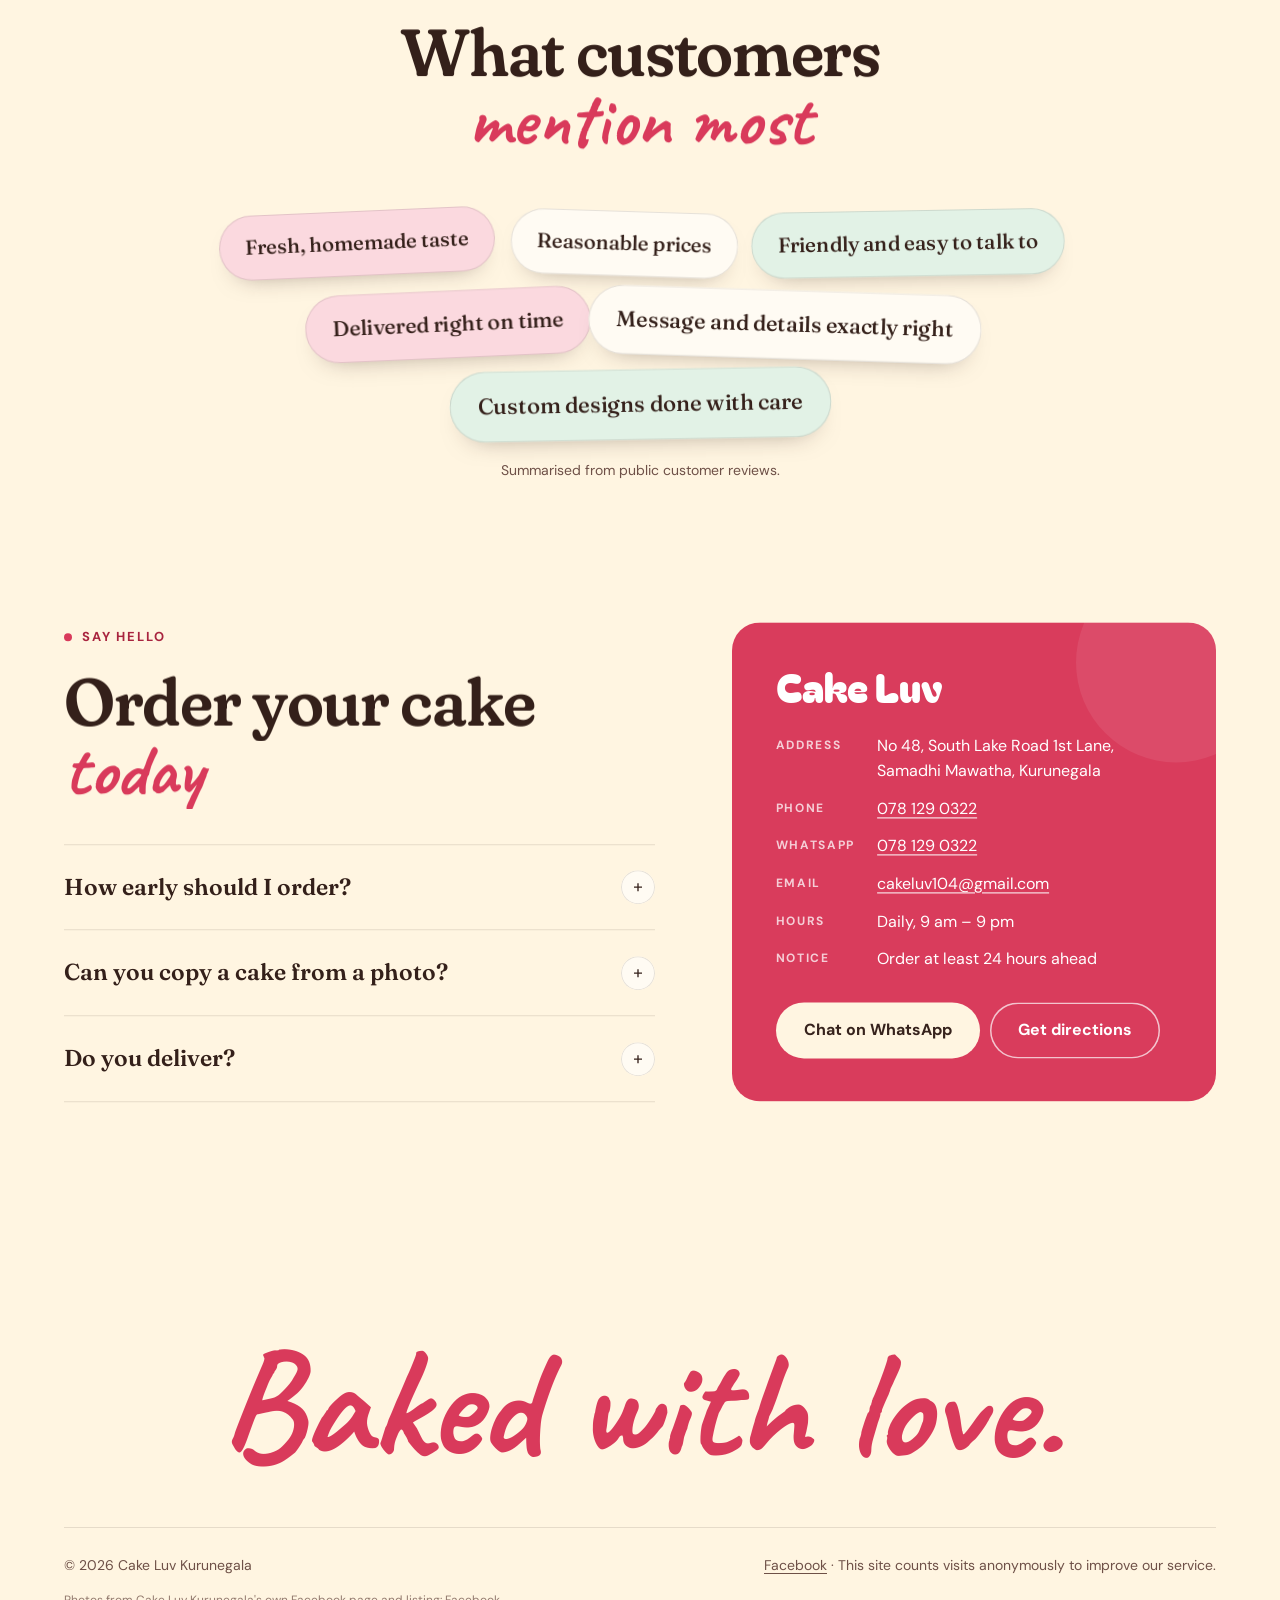
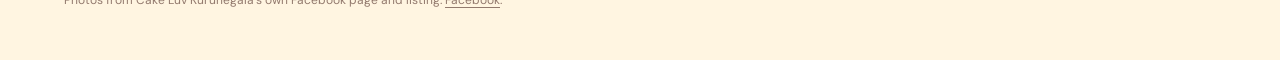
==== commit 7c11acbd: "Update website previews" ====
--- a/cake-luv/index.html
+++ b/cake-luv/index.html
@@ -139,9 +139,17 @@
 .design-head{display:grid;grid-template-columns:1fr 1fr;gap:6vw;align-items:end;margin-bottom:56px}
 .builder{display:grid;grid-template-columns:1fr 1.05fr;gap:28px;align-items:start}
 .stage{position:sticky;top:96px;background:radial-gradient(circle at 50% 38%,#fff 0%,var(--cream) 55%,var(--butter-2) 100%);border-radius:var(--r);padding:28px 28px 22px;box-shadow:inset 0 0 0 1px var(--line);overflow:hidden}
-.stage::before{content:"Live preview";position:absolute;top:22px;left:24px;font-size:12px;font-weight:700;letter-spacing:.14em;text-transform:uppercase;color:var(--choc-soft);display:flex;gap:8px;align-items:center}
+.stage::before{content:"Live preview";position:absolute;top:24px;left:24px;font-size:12px;font-weight:700;letter-spacing:.14em;text-transform:uppercase;color:var(--choc-soft);display:flex;gap:8px;align-items:center}
 .stage svg{width:100%;height:auto;display:block}
-.price-note{text-align:center;font-weight:500;color:var(--choc-soft);font-size:15px;margin-top:4px}
+.price-note{text-align:center;font-weight:600;color:var(--choc);font-size:15px;margin-top:6px}
+.size-note{text-align:center;font-size:12.5px;color:var(--choc-soft);margin-top:4px}
+.views{position:absolute;top:14px;right:14px;z-index:2;display:flex;gap:4px;padding:4px;border-radius:999px;background:rgba(255,255,255,.75);box-shadow:inset 0 0 0 1px var(--line)}
+.views button{padding:7px 13px;border-radius:999px;font-size:13px;font-weight:700;color:var(--choc-soft);transition:background .3s,color .3s}
+.views button[aria-pressed="true"]{background:var(--choc);color:var(--butter)}
+.chips span small{font-size:11.5px;font-weight:500;opacity:.7;margin-left:6px}
+.chips input:disabled+span{opacity:.4;cursor:not-allowed}
+b.num{display:inline-grid;place-items:center;width:24px;height:24px;border-radius:50%;background:var(--choc);color:var(--butter);font-size:12px}
+#cakeSvg{touch-action:pan-y}
 #orderForm{background:var(--cream);border-radius:var(--r);padding:clamp(24px,3vw,40px);box-shadow:inset 0 0 0 1px var(--line);display:grid;gap:26px}
 fieldset{border:0}
 legend,.field label{display:flex;align-items:center;gap:10px;font-weight:700;font-size:15px;margin-bottom:12px}
@@ -291,28 +299,36 @@
         <p class="sub" data-reveal="up">Build your cake below and watch it change. When it looks right, tap the button and your order opens in WhatsApp, ready to send. We reply with the price and confirm your date.</p>
       </div>
       <div class="builder">
-        <div class="stage" aria-live="polite" data-reveal="up">
-          <svg id="cakeSvg" viewBox="0 70 400 310" role="img" aria-label="Preview of your cake">
-            <ellipse cx="200" cy="352" rx="170" ry="22" fill="#E9CF9A"/>
-            <ellipse cx="200" cy="346" rx="150" ry="16" fill="#FFFDF8"/>
-            <g id="tiers"></g>
-            <text id="msg" x="200" y="0" text-anchor="middle" font-family="Caveat" font-weight="700" font-size="30" fill="#3A2118"></text>
-            <g id="topper"></g>
-          </svg>
-          <p class="price-note" id="summary"></p>
+        <div class="stage" data-reveal="up">
+          <div class="views" role="group" aria-label="Preview angle">
+            <button type="button" data-view="side" aria-pressed="true">Side view</button>
+            <button type="button" data-view="top" aria-pressed="false">Top view</button>
+          </div>
+          <svg id="cakeSvg" viewBox="0 50 400 335" role="img" aria-label="Preview of your cake"><g id="cake"></g></svg>
+          <p class="price-note" id="summary" aria-live="polite"></p>
+          <p class="size-note">Sizes are a guide. We confirm the final size and price on WhatsApp.</p>
         </div>
         <form id="orderForm" onsubmit="return false" data-reveal="up" data-delay=".1">
           <fieldset>
             <legend><b>1</b>Size</legend>
             <div class="chips" data-key="size">
-              <label><input type="radio" name="size" value="1 kg" checked><span>1 kg</span></label>
-              <label><input type="radio" name="size" value="1.5 kg"><span>1.5 kg</span></label>
-              <label><input type="radio" name="size" value="2 kg"><span>2 kg</span></label>
-              <label><input type="radio" name="size" value="2 tier"><span>2 tier</span></label>
+              <label><input type="radio" name="size" value="1 kg" checked><span>1 kg<small>~8 in</small></span></label>
+              <label><input type="radio" name="size" value="1.5 kg"><span>1.5 kg<small>~9 in</small></span></label>
+              <label><input type="radio" name="size" value="2 kg"><span>2 kg<small>~10 in</small></span></label>
+              <label><input type="radio" name="size" value="2 tier"><span>2 tier<small>9 + 6 in</small></span></label>
             </div>
           </fieldset>
           <fieldset>
-            <legend><b>2</b>Flavour</legend>
+            <legend><b>2</b>Shape</legend>
+            <div class="chips">
+              <label><input type="radio" name="shape" value="Round" checked><span>Round</span></label>
+              <label><input type="radio" name="shape" value="Square"><span>Square</span></label>
+              <label><input type="radio" name="shape" value="Heart" id="heartOpt"><span>Heart</span></label>
+            </div>
+            <span class="hint" id="shapeHint"></span>
+          </fieldset>
+          <fieldset>
+            <legend><b>3</b>Flavour</legend>
             <div class="chips">
               <label><input type="radio" name="flavour" value="Chocolate" checked><span>Chocolate</span></label>
               <label><input type="radio" name="flavour" value="Vanilla butter"><span>Vanilla butter</span></label>
@@ -322,7 +338,7 @@
             </div>
           </fieldset>
           <fieldset>
-            <legend><b>3</b>Icing colour</legend>
+            <legend><b>4</b>Icing colour</legend>
             <div class="chips swatches">
               <label><input type="radio" name="colour" value="Strawberry pink" data-hex="#F49AB0" checked><span style="--sw:#F49AB0;background:#F49AB0" title="Strawberry pink"></span></label>
               <label><input type="radio" name="colour" value="Cream white" data-hex="#FFF8EC"><span style="--sw:#FFF8EC;background:#FFF8EC" title="Cream white"></span></label>
@@ -333,7 +349,7 @@
             </div>
           </fieldset>
           <fieldset>
-            <legend><b>4</b>Topper</legend>
+            <legend><b>5</b>Topper</legend>
             <div class="chips">
               <label><input type="radio" name="topper" value="Fresh strawberries" checked><span>Strawberries</span></label>
               <label><input type="radio" name="topper" value="Candles"><span>Candles</span></label>
@@ -343,10 +359,18 @@
             </div>
           </fieldset>
           <div class="field">
-            <label for="message"><b style="display:inline-grid;place-items:center;width:24px;height:24px;border-radius:50%;background:var(--choc);color:var(--butter);font-size:12px">5</b>Message on the cake</label>
-            <input id="message" maxlength="28" placeholder="Happy Birthday Amma" value="Happy Birthday!">
+            <label for="message"><b class="num">6</b>Message on the cake</label>
+            <input id="message" maxlength="28" placeholder="Happy Birthday Amma" value="Happy Birthday Amma">
             <span class="hint">Up to 28 characters. Sinhala, Tamil or English is fine.</span>
           </div>
+          <fieldset>
+            <legend>Where should the message go?</legend>
+            <div class="chips">
+              <label><input type="radio" name="place" value="top" checked><span>On top</span></label>
+              <label><input type="radio" name="place" value="side"><span>On the side</span></label>
+              <label><input type="radio" name="place" value="board"><span>On the board</span></label>
+            </div>
+          </fieldset>
           <div class="row2">
             <div class="field">
               <label for="date">Date needed</label>
@@ -481,61 +505,172 @@
   r=Math.max(0,Math.min(255,r)); g=Math.max(0,Math.min(255,g)); b=Math.max(0,Math.min(255,b));
   return "#"+((1<<24)+(r<<16)+(g<<8)+b).toString(16).slice(1);
 }
-function tier(cx, bottom, w, h, col){
-  const rx=w/2, ry=w*0.12, top=bottom-h, dark=shade(col,-28), light=shade(col,18);
-  let drips="";
-  for(let i=0;i<9;i++){const x=cx-rx+ (i+.5)*(w/9); const d=10+((i*37)%16); drips+=`<path d="M${x-9} ${top} q9 ${d*2} 18 0" fill="${light}"/>`;}
-  return `<path d="M${cx-rx} ${top} v${h} a${rx} ${ry} 0 0 0 ${w} 0 v${-h}z" fill="${col}"/>
-  <path d="M${cx-rx} ${bottom-14} a${rx} ${ry} 0 0 0 ${w} 0" stroke="${dark}" stroke-width="6" fill="none" stroke-dasharray="2 10" stroke-linecap="round"/>
-  <ellipse cx="${cx}" cy="${top}" rx="${rx}" ry="${ry}" fill="${light}"/>${drips}`;
-}
+const esc = t => t.replace(/[&<>"]/g, c => ({"&":"&amp;","<":"&lt;",">":"&gt;",'"':"&quot;"}[c]));
+const isDark = hex => { const c=parseInt(hex.slice(1),16); return (0.299*(c>>16)+0.587*((c>>8)&255)+0.114*(c&255)) < 140; };
+
+/* ---- cake model ---- */
+const SIZES = { "1 kg":[[8,92]], "1.5 kg":[[9,98]], "2 kg":[[10,104]], "2 tier":[[9,80],[6,72]] };   // [inches, side height px]
+const PX = 28; let K = .34;      // px per inch; how flat the top looks from the side (raised when the message is on top)
+let view = "side";
+
+function shapePts(shape, d, n = 120){       // outline seen from above, centred on 0,0, width d. +y = front
+  const pts = [];
+  if(shape === "Square"){ const s = d/2, e = .16;
+    for(let i=0;i<n;i++){ const t=i/n*Math.PI*2, c=Math.cos(t), si=Math.sin(t); pts.push([s*Math.sign(c)*Math.abs(c)**e, s*Math.sign(si)*Math.abs(si)**e]); }
+  } else if(shape === "Heart"){ const raw = [];
+    for(let i=0;i<n;i++){ const t=i/n*Math.PI*2; raw.push([16*Math.sin(t)**3, -(13*Math.cos(t)-5*Math.cos(2*t)-2*Math.cos(3*t)-Math.cos(4*t))]); }
+    const xs=raw.map(p=>p[0]), ys=raw.map(p=>p[1]), sc=d/(Math.max(...xs)-Math.min(...xs)), oy=(Math.max(...ys)+Math.min(...ys))/2;
+    raw.forEach(p => pts.push([p[0]*sc, (p[1]-oy)*sc]));
+  } else for(let i=0;i<n;i++){ const t=i/n*Math.PI*2; pts.push([Math.cos(t)*d/2, Math.sin(t)*d/2]); }
+  return pts;
+}
+const path = P => "M" + P.map(p => p[0].toFixed(1)+" "+p[1].toFixed(1)).join("L") + "Z";
+const proj = (P, cx, cy) => P.map(([x,y]) => [cx+x, cy+y*K]);
+function envelope(P, N = 70){ // front edge of a projected outline: the lowest point at each x
+  const xs = P.map(p=>p[0]), x0 = Math.min(...xs), x1 = Math.max(...xs), out = [];
+  for(let i=0;i<=N;i++){ const x = x0+(x1-x0)*i/N; let best = -Infinity;
+    for(let j=0;j<P.length;j++){ const a=P[j], b=P[(j+1)%P.length];
+      if((a[0]-x)*(b[0]-x) <= 0 && a[0] !== b[0]){ const y = a[1]+(b[1]-a[1])*(x-a[0])/(b[0]-a[0]); if(y > best) best = y; } }
+    if(best > -Infinity) out.push([x, best]); }
+  return out;
+}
+function dots(P, gap, fill, r, open){ // piped beads every `gap` px along an outline
+  let s = "", acc = gap; const n = P.length, L = open ? n-1 : n;
+  for(let i=0;i<L;i++){ const a=P[i], b=P[(i+1)%n], seg=Math.hypot(b[0]-a[0], b[1]-a[1]); let t = acc;
+    while(t <= seg){ s += `<circle cx="${(a[0]+(b[0]-a[0])*t/seg).toFixed(1)}" cy="${(a[1]+(b[1]-a[1])*t/seg).toFixed(1)}" r="${r}" fill="${fill}"/>`; t += gap; }
+    acc = t - seg; }
+  return s;
+}
+function splitMsg(m){ if(m.length <= 14 || !m.includes(" ")) return [m];
+  const mid = m.length/2; let best = -1; for(let i=0;i<m.length;i++) if(m[i]===" " && (best<0 || Math.abs(i-mid) < Math.abs(best-mid))) best = i;
+  return [m.slice(0,best), m.slice(best+1)]; }
+function textBlock(m, x, y, width, maxFs, fill){
+  const L = splitMsg(m), longest = Math.max(1, ...L.map(l=>l.length)), fs = Math.max(11, Math.min(maxFs, width/(longest*.47))), lh = fs*.98;
+  return L.map((l,i) => `<text x="${x}" y="${(y+(i-(L.length-1)/2)*lh).toFixed(1)}" text-anchor="middle" dominant-baseline="central" font-family="Caveat, cursive" font-weight="700" font-size="${fs.toFixed(1)}" fill="${fill}">${esc(l)}</text>`).join("");
+}
+function topperSpots(kind, shape, d){ // where toppers sit on the top tier, in top-view coordinates
+  if(kind === "Fresh strawberries"){ const P = shapePts(shape, d*.8, 120), n = 10; return Array.from({length:n}, (_,i) => P[Math.floor(i*120/n)]); }
+  if(kind === "Candles") return [200,235,270,305,340].map(a => [Math.cos(a*Math.PI/180)*d*.3, Math.sin(a*Math.PI/180)*d*.3]);
+  if(kind === "Fresh flowers") return [[-.26,-.2],[-.06,-.3],[.18,-.22],[-.14,-.06]].map(([x,y]) => [x*d, y*d]);
+  if(kind === "Hearts") return [[-.24,-.22],[0,-.3],[.24,-.22]].map(([x,y]) => [x*d, y*d]);
+  return [];
+}
+const flowerCols = ["#E0405F","#FFF3D9","#F6B93B","#C9B6E8"];
+function topperSide(kind, x, y, i){ // standing toppers, seen from the side
+  if(kind === "Fresh strawberries") return `<ellipse cx="${x}" cy="${y-8}" rx="8" ry="9.5" fill="#D7263D"/><ellipse cx="${x-2.5}" cy="${y-11}" rx="2.2" ry="3" fill="#F26A7A" opacity=".8"/><path d="M${x-7} ${y-16} q7 -6 14 0 q-3 4 -7 1 q-4 3 -7 -1z" fill="#3F8F3A"/>`;
+  if(kind === "Candles") return `<rect x="${x-3.5}" y="${y-40}" width="7" height="40" rx="2.5" fill="${i%2?'#9CC9EE':'#F49AB0'}"/><path d="M${x-3.5} ${y-30}l7 -5M${x-3.5} ${y-18}l7 -5" stroke="#fff" stroke-width="1.6" opacity=".7"/><path class="flame" d="M${x} ${y-56} q7 9 0 14 q-7 -5 0 -14" fill="#F6B93B"/>`;
+  if(kind === "Fresh flowers"){ const c = flowerCols[i%4]; let s = ""; for(let a=0;a<5;a++){ const t=a*72*Math.PI/180; s += `<circle cx="${(x+Math.cos(t)*8).toFixed(1)}" cy="${(y-12+Math.sin(t)*6).toFixed(1)}" r="7.5" fill="${c}" stroke="rgba(0,0,0,.08)"/>`; } return s + `<circle cx="${x}" cy="${y-12}" r="4.5" fill="#F6B93B"/>`; }
+  if(kind === "Hearts") return `<path d="M${x} ${y-4} l-13 -13 a7.5 7.5 0 0 1 13 -10 a7.5 7.5 0 0 1 13 10z" fill="#E0405F"/>`;
+  return "";
+}
+function topperTop(kind, x, y, i){ // the same toppers seen from above
+  if(kind === "Fresh strawberries"){ let s = `<circle cx="${x}" cy="${y}" r="9" fill="#D7263D"/><circle cx="${x-3}" cy="${y-3}" r="2.5" fill="#F26A7A" opacity=".8"/>`; for(let a=0;a<5;a++){ const t=a*72*Math.PI/180; s += `<ellipse cx="${(x+Math.cos(t)*3.5).toFixed(1)}" cy="${(y+Math.sin(t)*3.5).toFixed(1)}" rx="3.5" ry="1.6" transform="rotate(${a*72} ${(x+Math.cos(t)*3.5).toFixed(1)} ${(y+Math.sin(t)*3.5).toFixed(1)})" fill="#3F8F3A"/>`; } return s; }
+  if(kind === "Candles") return `<circle cx="${x}" cy="${y}" r="5" fill="${i%2?'#9CC9EE':'#F49AB0'}"/><circle cx="${x}" cy="${y}" r="7" fill="#F6B93B" opacity=".25"/><circle cx="${x}" cy="${y}" r="2.6" fill="#F6B93B"/>`;
+  if(kind === "Fresh flowers"){ const c = flowerCols[i%4]; let s = ""; for(let a=0;a<5;a++){ const t=a*72*Math.PI/180; s += `<circle cx="${(x+Math.cos(t)*9).toFixed(1)}" cy="${(y+Math.sin(t)*9).toFixed(1)}" r="8" fill="${c}" stroke="rgba(0,0,0,.08)"/>`; } return s + `<circle cx="${x}" cy="${y}" r="5" fill="#F6B93B"/>`; }
+  if(kind === "Hearts") return `<path d="M${x} ${y+9} l-12 -12 a7 7 0 0 1 12 -9 a7 7 0 0 1 12 9z" fill="#E0405F"/>`;
+  return "";
+}
+function boardText(m){ return m ? `❤ ${m} ❤` : ""; }
+
+function drawSide(o){
+  K = (o.place === "top" && o.msg) ? .5 : .34;
+  const cx = 200, baseY = 300, t0 = o.tiers[0], boardR = t0.d/2 + (o.place==="board" ? 46 : 24);
+  let s = `<ellipse cx="${cx}" cy="${baseY+7}" rx="${boardR}" ry="${boardR*K}" fill="#E4D6BC"/><ellipse cx="${cx}" cy="${baseY}" rx="${boardR}" ry="${boardR*K}" fill="#FFFDF8"/>`;
+  let topCy = baseY, last;
+  o.tiers.forEach((t, i) => {
+    topCy -= t.h;
+    const P = proj(shapePts(o.shape, t.d), cx, topCy), env = envelope(P), body = env.map(([x,y]) => [x, y+t.h]).concat(env.slice().reverse());
+    const id = "sg" + i, dark = shade(o.col,-38), light = shade(o.col,16);
+    s += `<defs><linearGradient id="${id}" x1="0" x2="1"><stop offset="0" stop-color="${dark}"/><stop offset=".3" stop-color="${o.col}"/><stop offset=".72" stop-color="${o.col}"/><stop offset="1" stop-color="${dark}"/></linearGradient></defs>`;
+    s += `<path d="${path(proj(shapePts(o.shape, t.d*1.02), cx, topCy+t.h+4))}" fill="rgba(0,0,0,.09)"/>`;
+    s += `<path d="${path(body)}" fill="url(#${id})"/><path d="${path(P)}" fill="${light}"/>`;
+    s += dots(P, 9, shade(o.col,-10), 3.4) + dots(env.map(([x,y]) => [x, y+t.h-3]), 11, shade(o.col,-24), 4.2, true);
+    t.front = Math.max(...env.map(p=>p[1])); t.topCy = topCy;
+    if(i === 0) o.t0front = t.front;
+    last = t;
+  });
+  const ink = isDark(o.col) ? "#FFF3D9" : "#3A2118", m = o.msg;
+  if(m && o.place === "top"){
+    const dy = (o.topper==="Fresh strawberries"||o.topper==="None") ? 0 : last.d*.12;
+    s += `<g transform="translate(${cx} ${last.topCy}) scale(1 ${K})">${textBlock(m, 0, dy, last.d*.6, 40, ink)}</g>`;
+  }
+  if(m && o.place === "side") s += textBlock(m, cx, t0.front + t0.h/2 - 4, t0.d*.66, 30, ink);
+  if(m && o.place === "board"){ const r = (t0.d/2 + boardR)/2; s += `<g transform="translate(${cx} ${baseY + r*K}) scale(1 .62)"><text x="0" y="0" text-anchor="middle" dominant-baseline="central" font-family="Caveat, cursive" font-weight="700" font-size="21" fill="#D93A5B">${esc(boardText(m))}</text></g>`; }
+  const spots = topperSpots(o.topper, o.shape, last.d * (o.topper === "Fresh strawberries" && o.place === "top" ? 1.06 : 1)).map(([x,y],i) => [cx+x, last.topCy+y*K, i]).sort((a,b) => a[1]-b[1]);
+  spots.forEach(([x,y,i]) => s += topperSide(o.topper, +x.toFixed(1), +y.toFixed(1), i));
+  return s;
+}
+function drawTop(o){
+  K = .34;
+  const cx = 200, cy = 200, t0 = o.tiers[0], boardR = t0.d/2 + (o.place==="board" ? 46 : 24);
+  let s = `<circle cx="${cx}" cy="${cy+4}" r="${boardR}" fill="rgba(0,0,0,.07)"/><circle cx="${cx}" cy="${cy}" r="${boardR}" fill="#FFFDF8" stroke="#E4D6BC" stroke-width="3"/>`;
+  o.tiers.forEach((t, i) => {
+    const P = shapePts(o.shape, t.d).map(([x,y]) => [cx+x, cy+y]);
+    if(i) s += `<path d="${path(P.map(([x,y]) => [x+2, y+6]))}" fill="rgba(0,0,0,.12)"/>`;
+    s += `<path d="${path(P)}" fill="${shade(o.col, i ? 18 : 8)}" stroke="${shade(o.col,-18)}" stroke-width="1.5"/>`;
+    s += dots(P, 10, shade(o.col,-14), 3.6);
+  });
+  const last = o.tiers[o.tiers.length-1], ink = isDark(o.col) ? "#FFF3D9" : "#3A2118", m = o.msg;
+  topperSpots(o.topper, o.shape, last.d).forEach(([x,y],i) => s += topperTop(o.topper, +(cx+x).toFixed(1), +(cy+y).toFixed(1), i));
+  if(m && o.place === "top"){ const dy = (o.topper==="Fresh strawberries"||o.topper==="None") ? 0 : last.d*.14; s += textBlock(m, cx, cy+dy, last.d*.7, 44, ink); }
+  if(m && o.place === "side") s += `<text x="${cx}" y="${cy + boardR + 2}" text-anchor="middle" font-size="12" font-weight="600" fill="#6E5047" font-family="DM Sans, sans-serif" dy="-6">Message on the side: switch to side view</text>`;
+  if(m && o.place === "board"){ const r = (t0.d/2 + boardR)/2 + 7;
+    s += `<path id="boardArc" d="M ${cx-r} ${cy} A ${r} ${r} 0 0 0 ${cx+r} ${cy}" fill="none"/><text font-family="Caveat, cursive" font-weight="700" font-size="21" fill="#D93A5B" text-anchor="middle"><textPath href="#boardArc" startOffset="50%">${esc(boardText(m))}</textPath></text>`; }
+  return s;
+}
+
 let lastKey = "";
+const placeLabel = {top:"on top", side:"on the side", board:"on the board"};
+function readOrder(){
+  const size = val("size"), shape = val("shape"), colIn = document.querySelector('input[name="colour"]:checked');
+  return { size, shape, tiers: SIZES[size].map(([inch,h]) => ({inch, d: inch*PX, h})), col: colIn.dataset.hex, colName: colIn.value,
+    topper: val("topper"), msg: $("#message").value.trim(), place: val("place"), flavour: val("flavour") };
+}
+function sizeText(o){ return o.tiers.length > 1 ? `${o.tiers.map(t=>t.inch).join(" + ")} inch, ${o.shape.toLowerCase()}` : `approx. ${o.tiers[0].inch} inch ${o.shape.toLowerCase()}`; }
+function setView(v, animate){
+  if(v === view && !animate) return;
+  view = v;
+  document.querySelectorAll(".views button").forEach(b => b.setAttribute("aria-pressed", b.dataset.view === v));
+  $("#cakeSvg").setAttribute("viewBox", v === "top" ? "0 0 400 400" : "0 50 400 335");
+  draw();
+  const M = window.Motion; if(M && M.gsap && !M.reduced) M.gsap.fromTo("#cake", {opacity:0, scale:.94, svgOrigin:"200 220"}, {opacity:1, scale:1, duration:.55, ease:"expo.out"});
+}
 function draw(e){
-  const size = val("size"), col = document.querySelector('input[name="colour"]:checked').dataset.hex;
-  const dims = {"1 kg":[210,90],"1.5 kg":[250,100],"2 kg":[290,108],"2 tier":[280,92]}[size];
-  let svg = "", topY;
-  if(size==="2 tier"){
-    svg += tier(200,346,dims[0],dims[1],col);
-    svg += tier(200,346-dims[1]-4,180,78,col);
-    topY = 346-dims[1]-82;
-  } else { svg += tier(200,346,dims[0],dims[1],col); topY = 346-dims[1]; }
-  $("#tiers").innerHTML = svg;
-  const m = $("#message"); const msg = m.value.trim();
-  const tx = $("#msg"); tx.textContent = msg; tx.setAttribute("y", size==="2 tier" ? 346-30 : 346-dims[1]/2+8);
-  tx.setAttribute("fill", parseInt(col.slice(1),16) < 0x888888 ? "#FFF3D9" : "#3A2118");
-  tx.setAttribute("font-size", msg.length>18 ? 24 : 30);
-  const tp = val("topper"); let top = "";
-  const ty = topY - (dims[0]*0.06);
-  if(tp==="Candles"){ for(let i=-2;i<=2;i++){const x=200+i*26; top+=`<rect x="${x-4}" y="${ty-46}" width="8" height="40" rx="3" fill="${i%2?'#9CC9EE':'#E0405F'}"/><path class="flame" d="M${x} ${ty-62} q8 10 0 16 q-8 -6 0 -16" fill="#F6B93B"/>`;} }
-  if(tp==="Fresh flowers"){ [[-40,"#E0405F"],[0,"#F6B93B"],[40,"#C9B6E8"]].forEach(([dx,c])=>{const x=200+dx,y=ty-14; for(let a=0;a<5;a++){const ang=a*72*Math.PI/180; top+=`<circle cx="${x+Math.cos(ang)*10}" cy="${y+Math.sin(ang)*10}" r="9" fill="${c}"/>`;} top+=`<circle cx="${x}" cy="${y}" r="6" fill="#FFF3D9"/>`;}); }
-  if(tp==="Fresh strawberries"){ const rx=(size==="2 tier"?180:dims[0])/2*0.82; for(let i=0;i<9;i++){const a=Math.PI*(1.05+i*0.11); const x=200+Math.cos(a)*rx, y=topY+Math.sin(a)*rx*0.18-6; top+=`<path d="M${x} ${y+12} c-9 -4 -10 -14 -4 -18 c3 -2 6 -1 4 0 c-2 -1 1 -2 4 0 c6 4 5 14 -4 18z" fill="#D7263D"/><path d="M${x-5} ${y-5} l5 3 l5 -3 l-5 -2z" fill="#3F8F3A"/>`;} }
-  if(tp==="Hearts"){ [-36,0,36].forEach((dx,i)=>{const x=200+dx,y=ty-18-(i===1?12:0); top+=`<path d="M${x} ${y+12} l-14 -14 a8 8 0 0 1 14 -10 a8 8 0 0 1 14 10z" fill="#E0405F"/>`;}); }
-  $("#topper").innerHTML = top;
-  $("#summary").textContent = `${size} · ${val("flavour").replace(" (I'll explain)","")} · ${document.querySelector('input[name="colour"]:checked').value}`;
-  // little bounce when the cake itself changes (not on every keystroke)
-  const key = size + col + tp, M = window.Motion;
+  // a heart is a single tier
+  const tiered = val("size") === "2 tier", heart = $("#heartOpt");
+  heart.disabled = tiered; if(tiered && heart.checked){ document.querySelector('input[name="shape"][value="Round"]').checked = true; }
+  $("#shapeHint").textContent = tiered ? "Heart cakes are single tier. Ask us about tiered heart designs." : "";
+  const o = readOrder();
+  $("#cake").innerHTML = view === "top" ? drawTop(o) : drawSide(o);
+  $("#summary").textContent = `${o.size} · ${sizeText(o)} · ${o.flavour.replace(" (I'll explain)","")} · ${o.colName}${o.msg ? " · message " + placeLabel[o.place] : ""}`;
+  $("#cakeSvg").setAttribute("aria-label", `${view === "top" ? "Top" : "Side"} view of your cake: ${$("#summary").textContent}`);
+  const key = o.size + o.shape + o.col + o.topper, M = window.Motion;
   if(e && key !== lastKey && M && M.gsap && !M.reduced){
-    M.gsap.fromTo("#tiers", {scaleY:.9, scaleX:1.04}, {scaleY:1, scaleX:1, duration:.9, ease:"elastic.out(1,.35)", svgOrigin:"200 346"});
-    M.gsap.fromTo("#topper > *", {y:-40, opacity:0}, {y:0, opacity:1, duration:.7, stagger:.05, ease:"back.out(2)"});
+    M.gsap.fromTo("#cake", {scaleY:.92, scaleX:1.03}, {scaleY:1, scaleX:1, duration:.9, ease:"elastic.out(1,.35)", svgOrigin: view === "top" ? "200 200" : "200 300"});
   }
   lastKey = key;
 }
 document.querySelectorAll("#orderForm input, #orderForm textarea").forEach(el => el.addEventListener("input", draw));
+// show the angle where the message is visible
+$("#message").addEventListener("input", () => { const p = val("place"); if(p !== "side" && view !== "top") setView("top"); if(p === "side" && view !== "side") setView("side"); });
+document.querySelectorAll('input[name="place"]').forEach(r => r.addEventListener("change", () => setView(r.value === "side" ? "side" : "top")));
+document.querySelectorAll(".views button").forEach(b => b.addEventListener("click", () => setView(b.dataset.view)));
 draw();
 $("#send").addEventListener("click", () => {
   const lines = [
     "Hi Cake Luv! I'd like to order a cake 🎂",
-    `• Size: ${val("size")}`,
+    `• Size: ${val("size")} (${sizeText(readOrder())})`,
+    `• Shape: ${val("shape")}`,
     `• Flavour: ${val("flavour")}`,
     `• Icing colour: ${document.querySelector('input[name="colour"]:checked').value}`,
     `• Topper: ${val("topper")}`,
-    `• Message: "${$("#message").value.trim()}"`,
+    `• Message: "${$("#message").value.trim()}" (${placeLabel[val("place")]})`,
     `• Date: ${$("#date").value}`,
     `• ${val("get")}`,
   ];
   if($("#notes").value.trim()) lines.push(`• Notes: ${$("#notes").value.trim()}`);
   if($("#name").value.trim()) lines.push(`— ${$("#name").value.trim()}`);
-  if(window.trackLead) trackLead("order_request", {size: val("size"), flavour: val("flavour")});
+  if(window.trackLead) trackLead("order_request", {size: val("size"), shape: val("shape"), placement: val("place")});
   window.open(waLink(lines.join("\n")), "_blank", "noopener");
 });
 
